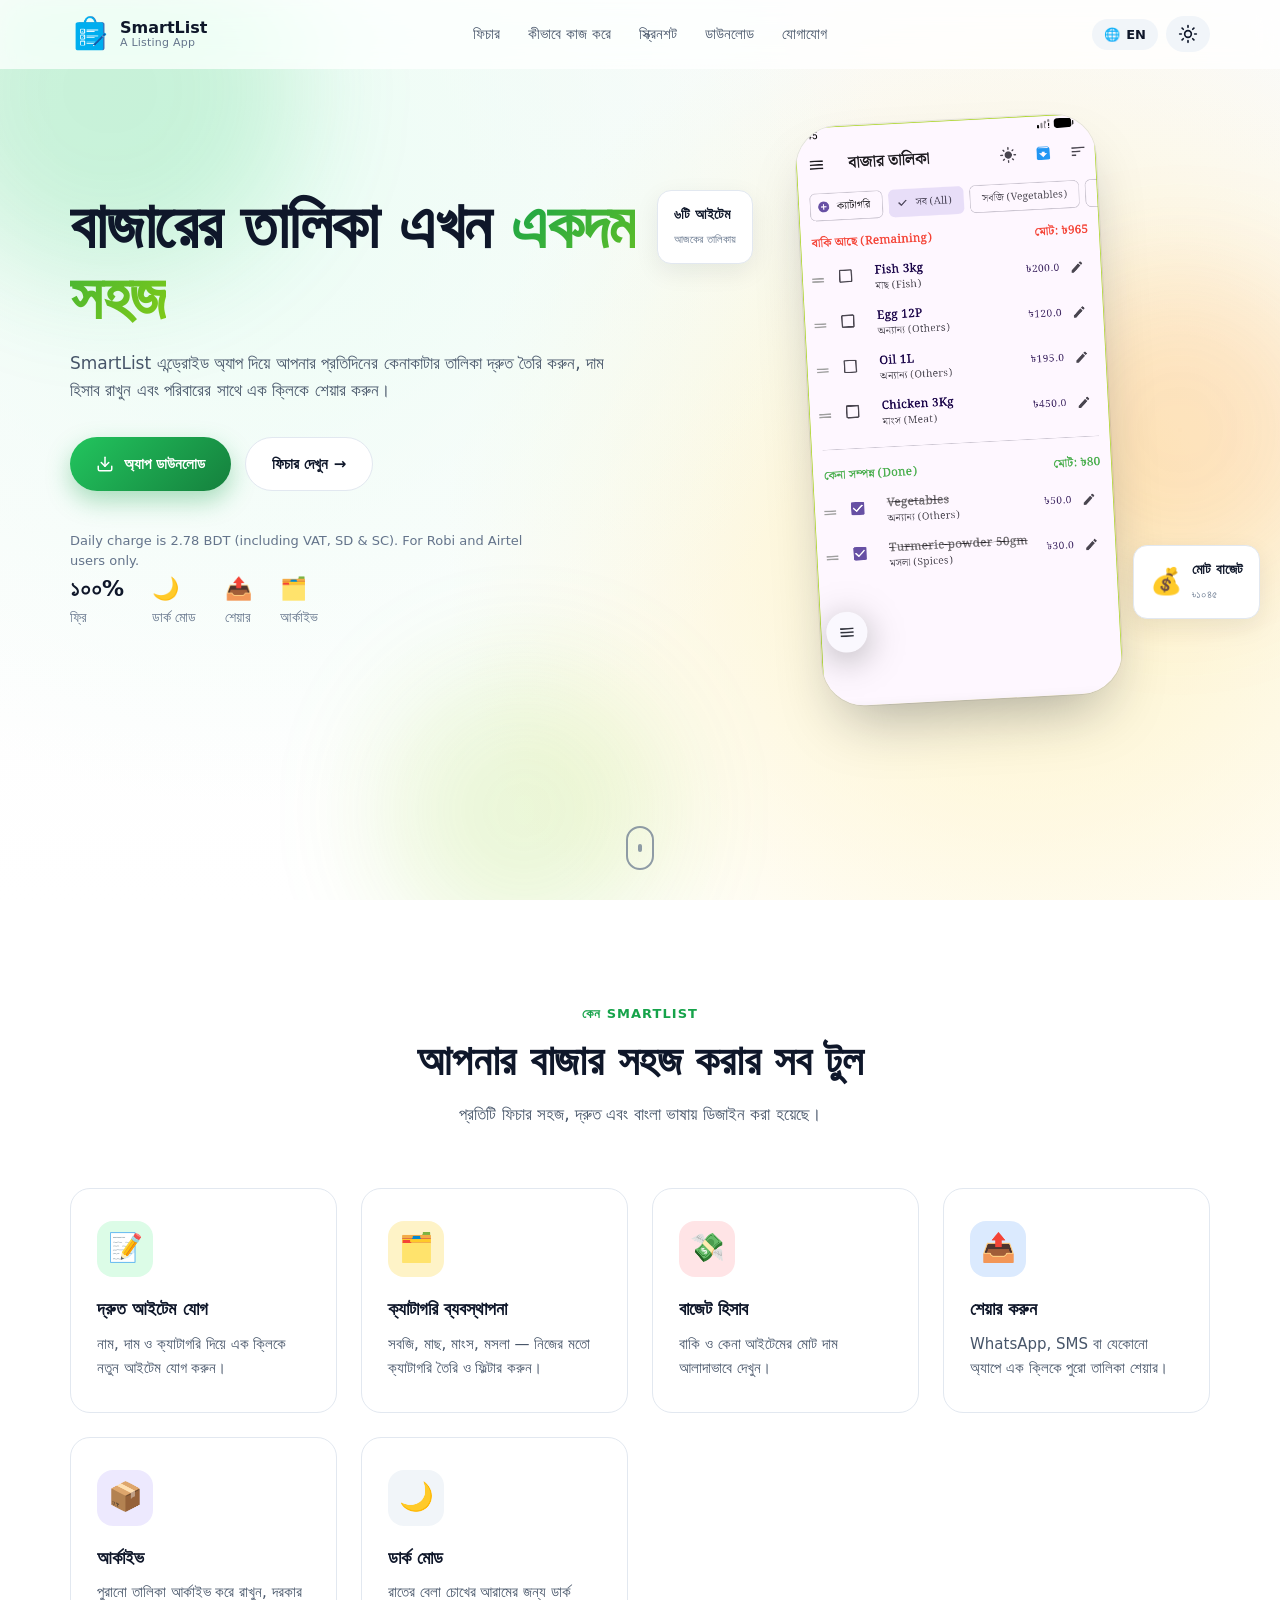
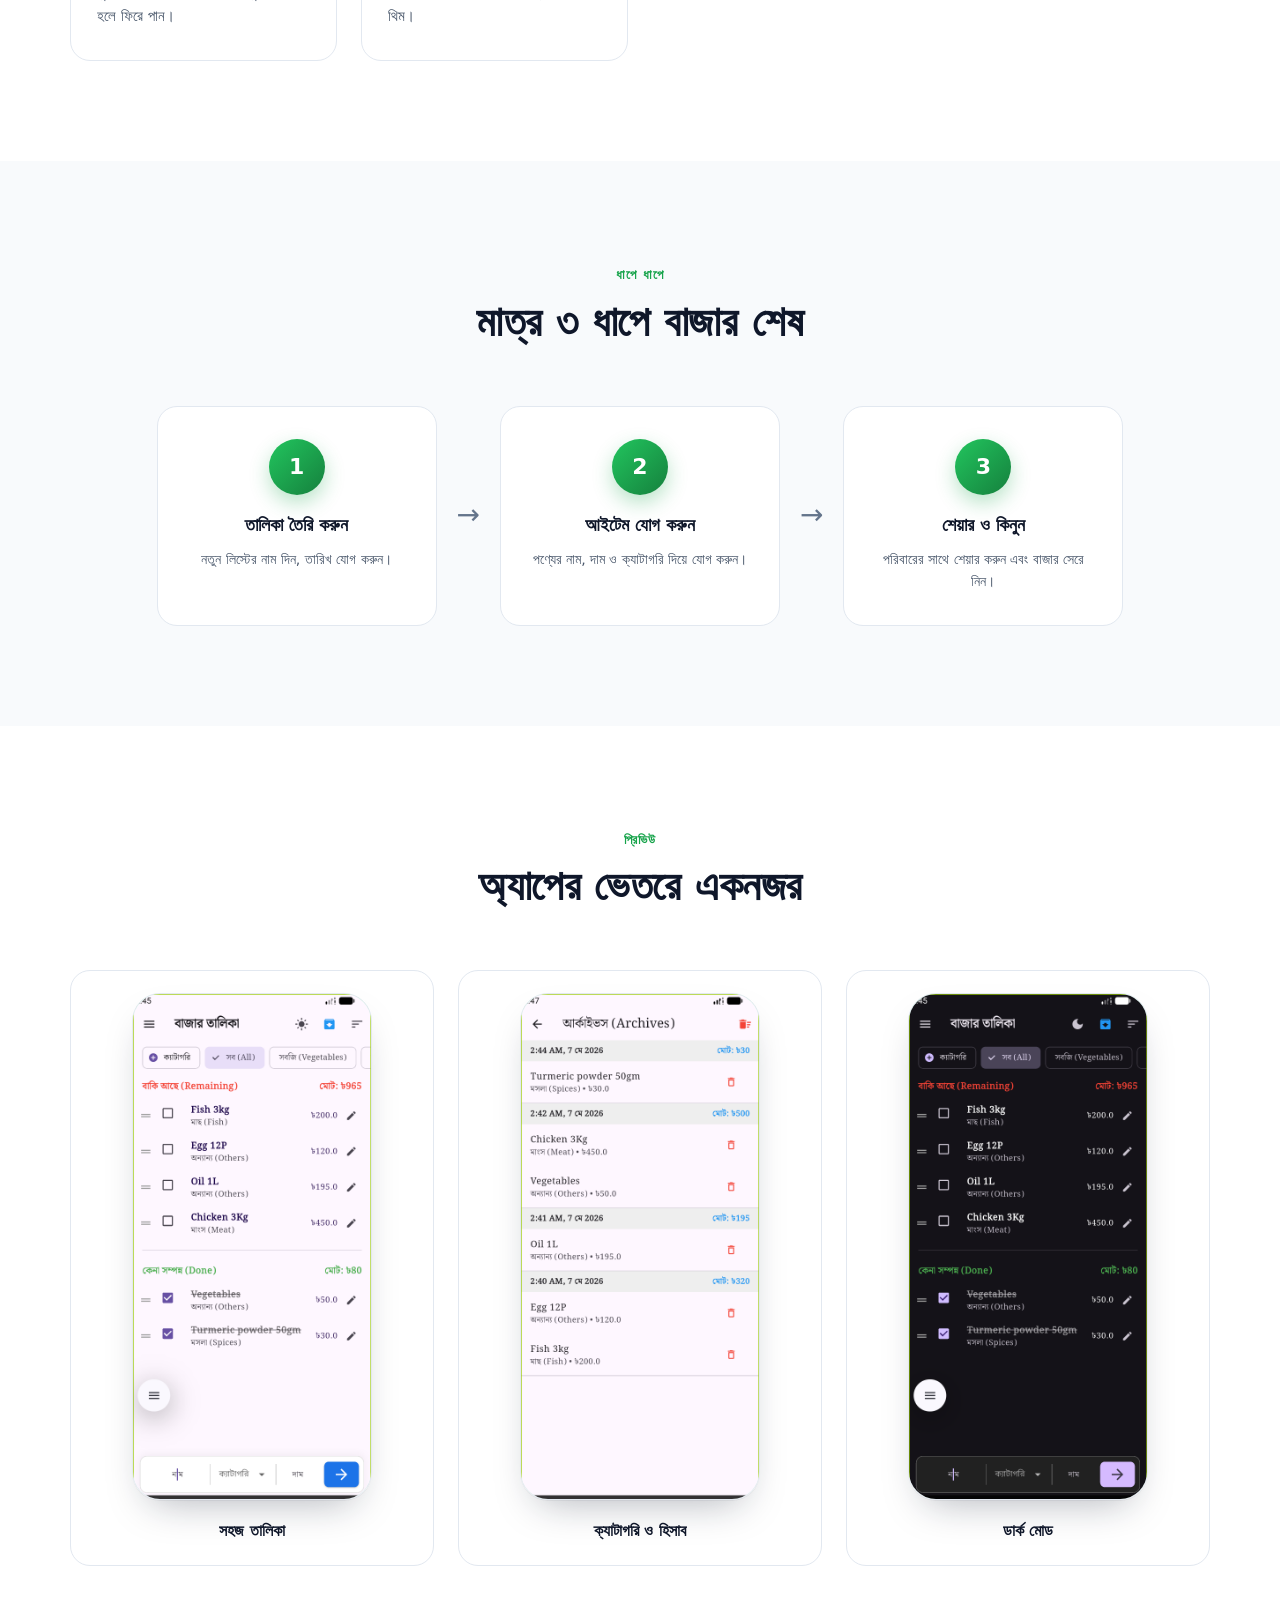
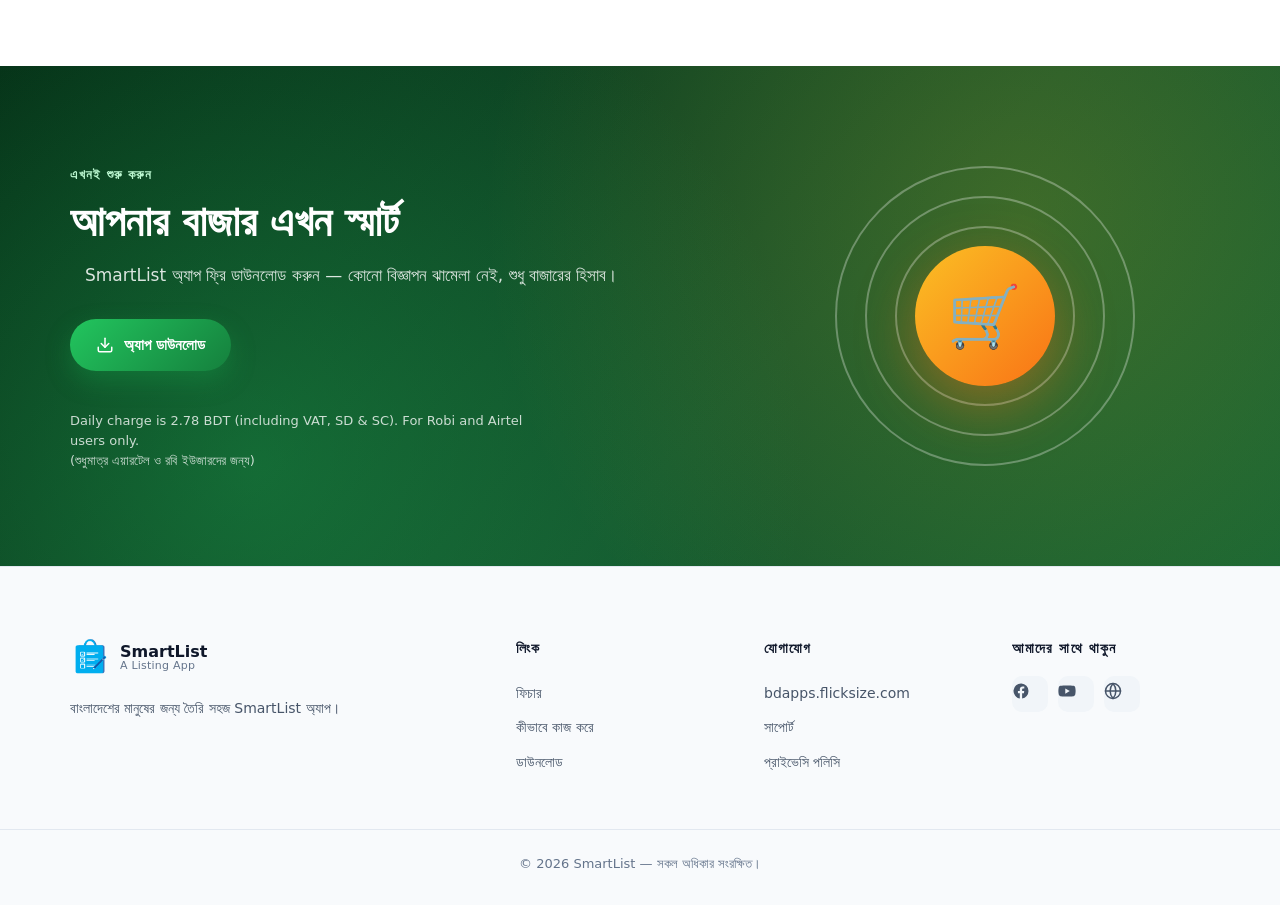
==== frontend/index.html @ 6f07644f "update" ====
<!DOCTYPE html>
<html lang="bn">
<head>
  <meta charset="UTF-8" />
  <meta http-equiv="X-UA-Compatible" content="IE=edge" />
  <meta name="viewport" content="width=device-width, initial-scale=1.0" />
  <meta name="description" content="বাজার তালিকা - আপনার দৈনন্দিন বাজারের তালিকা সহজেই তৈরি ও পরিচালনা করুন। Bazar Talika — manage your daily shopping lists in Bengali and English." />
  <meta name="keywords" content="Bazar Talika, বাজার তালিকা, shopping list, bdapps, flicksize, bangla app, grocery list" />
  <meta name="author" content="Bazar Talika" />

  <!-- Open Graph -->
  <meta property="og:title" content="বাজার তালিকা | Bazar Talika" />
  <meta property="og:description" content="বাজারের তালিকা সহজেই তৈরি ও শেয়ার করুন। Make and share your shopping list in seconds." />
  <meta property="og:type" content="website" />
  <meta property="og:locale" content="bn_BD" />

  <title> SmartList — A Listing App</title>

  <link rel="icon" href="assets/favicon.svg" type="image/svg+xml" />
  <link rel="stylesheet" href="css/style.css" />
</head>
<body>
  <!-- ============ NAVBAR ============ -->
  <header class="navbar" id="navbar">
    <div class="container nav-inner">
      <a href="#home" class="logo" aria-label="Bazar Talika Home">
        <span class="logo-mark" aria-hidden="true">
          <img src="assets/logo.png" alt="" width="32" height="32" />
        </span>
        <span class="logo-text">
          <strong>SmartList</strong>
          <small>A Listing App</small>
        </span>
      </a>

      <nav class="nav-links" id="navLinks" aria-label="Primary">
        <a href="#features" data-i18n="navFeatures">ফিচার</a>
        <a href="#how" data-i18n="navHow">কীভাবে কাজ করে</a>
        <a href="#screenshots" data-i18n="navScreens">স্ক্রিনশট</a>
        <a href="#download" data-i18n="navDownload">ডাউনলোড</a>
        <a href="#contact" data-i18n="navContact">যোগাযোগ</a>
      </nav>

      <div class="nav-actions">
        <button id="langToggle" class="icon-btn" aria-label="Toggle language" title="Switch Language">
          🌐 <span id="langLabel">EN</span>
        </button>
        <button id="themeToggle" class="icon-btn" aria-label="Toggle dark mode" title="Toggle theme">
          <svg id="iconSun" class="theme-icon" viewBox="0 0 24 24" width="20" height="20" fill="none" stroke="currentColor" stroke-width="2" stroke-linecap="round" stroke-linejoin="round">
            <circle cx="12" cy="12" r="4"/><path d="M12 2v2M12 20v2M4.93 4.93l1.41 1.41M17.66 17.66l1.41 1.41M2 12h2M20 12h2M4.93 19.07l1.41-1.41M17.66 6.34l1.41-1.41"/>
          </svg>
        </button>
        <button class="hamburger" id="hamburger" aria-label="Open menu" aria-expanded="false">
          <span></span><span></span><span></span>
        </button>
      </div>
    </div>
  </header>

  <!-- ============ HERO ============ -->
  <section class="hero" id="home">
    <div class="hero-bg" aria-hidden="true">
      <div class="blob blob-1"></div>
      <div class="blob blob-2"></div>
      <div class="blob blob-3"></div>
    </div>

    <div class="container hero-inner">
      <div class="hero-text">
        <h1 class="hero-title">
          <span data-i18n="heroTitle1">বাজারের তালিকা এখন</span>
          <span class="gradient-text" data-i18n="heroTitle2">একদম সহজ</span>
        </h1>
        <p class="hero-sub" data-i18n="heroSub">
          SmartList এন্ড্রোইড অ্যাপ দিয়ে আপনার প্রতিদিনের কেনাকাটার তালিকা দ্রুত তৈরি করুন,
          দাম হিসাব রাখুন এবং পরিবারের সাথে এক ক্লিকে শেয়ার করুন।
        </p>

        <div class="hero-cta">
          <a href="https://bdapps.flicksize.com/smartlisting/smartlist.apk" class="btn btn-primary">
            <svg viewBox="0 0 24 24" width="18" height="18" fill="none" stroke="currentColor" stroke-width="2" stroke-linecap="round" stroke-linejoin="round"><path d="M21 15v4a2 2 0 0 1-2 2H5a2 2 0 0 1-2-2v-4"/><polyline points="7 10 12 15 17 10"/><line x1="12" y1="15" x2="12" y2="3"/></svg>
            <span data-i18n="heroCta1">অ্যাপ ডাউনলোড</span>
          </a>
          <a href="#features" class="btn btn-ghost" data-i18n="heroCta2">ফিচার দেখুন →</a>
        </div>

        <p class="dl-charge">
          <span data-i18n="dlCharge1">Daily charge is 2.78 BDT (including VAT, SD &amp; SC). For Robi and Airtel users only.</span><br/>
        </p>

        <ul class="hero-stats">
          <li><strong>১০০%</strong><span data-i18n="statFree">ফ্রি</span></li>
          <li><strong>🌙</strong><span data-i18n="statDark">ডার্ক মোড</span></li>
          <li><strong>📤</strong><span data-i18n="statShare">শেয়ার</span></li>
          <li><strong>🗂️</strong><span data-i18n="statArchive">আর্কাইভ</span></li>
        </ul>
      </div>

      <div class="hero-phone" aria-hidden="true">
        <div class="phone-frame phone-frame-image">
          <img class="phone-screen-img"
               src="assets/screens/light_screen.png"
               alt="বাজার তালিকা অ্যাপের মূল পর্দা"
               width="1080" height="2160" />
        </div>
        <div class="float-card float-card-1">
          <!-- <span class="emoji">✅</span> -->
          <div>
            <strong data-i18n="float1Title">৬টি আইটেম</strong>
            <small data-i18n="float1Sub">আজকের তালিকায়</small>
          </div>
        </div>
        <div class="float-card float-card-2">
          <span class="emoji">💰</span>
          <div>
            <strong data-i18n="float2Title">মোট বাজেট</strong>
            <small data-i18n="float2Sub">৳১০৪৫</small>
          </div>
        </div>
      </div>
    </div>

    <a href="#features" class="scroll-cue" aria-label="Scroll to features">
      <span></span>
    </a>
  </section>

  <!-- ============ FEATURES ============ -->
  <section class="section" id="features">
    <div class="container">
      <div class="section-head reveal">
        <span class="eyebrow" data-i18n="featEyebrow">কেন SmartList</span>
        <h2 class="section-title" data-i18n="featTitle">আপনার বাজার সহজ করার সব টুল</h2>
        <p class="section-sub" data-i18n="featSub">
          প্রতিটি ফিচার সহজ, দ্রুত এবং বাংলা ভাষায় ডিজাইন করা হয়েছে।
        </p>
      </div>

      <div class="feature-grid">
        <article class="feature-card reveal">
          <div class="feature-icon ic-1">📝</div>
          <h3 data-i18n="f1Title">দ্রুত আইটেম যোগ</h3>
          <p data-i18n="f1Desc">নাম, দাম ও ক্যাটাগরি দিয়ে এক ক্লিকে নতুন আইটেম যোগ করুন।</p>
        </article>

        <article class="feature-card reveal">
          <div class="feature-icon ic-2">🗂️</div>
          <h3 data-i18n="f2Title">ক্যাটাগরি ব্যবস্থাপনা</h3>
          <p data-i18n="f2Desc">সবজি, মাছ, মাংস, মসলা — নিজের মতো ক্যাটাগরি তৈরি ও ফিল্টার করুন।</p>
        </article>

        <article class="feature-card reveal">
          <div class="feature-icon ic-3">💸</div>
          <h3 data-i18n="f3Title">বাজেট হিসাব</h3>
          <p data-i18n="f3Desc">বাকি ও কেনা আইটেমের মোট দাম আলাদাভাবে দেখুন।</p>
        </article>

        <article class="feature-card reveal">
          <div class="feature-icon ic-4">📤</div>
          <h3 data-i18n="f4Title">শেয়ার করুন</h3>
          <p data-i18n="f4Desc">WhatsApp, SMS বা যেকোনো অ্যাপে এক ক্লিকে পুরো তালিকা শেয়ার।</p>
        </article>

        <article class="feature-card reveal">
          <div class="feature-icon ic-5">📦</div>
          <h3 data-i18n="f5Title">আর্কাইভ</h3>
          <p data-i18n="f5Desc">পুরানো তালিকা আর্কাইভ করে রাখুন, দরকার হলে ফিরে পান।</p>
        </article>

        <article class="feature-card reveal">
          <div class="feature-icon ic-6">🌙</div>
          <h3 data-i18n="f6Title">ডার্ক মোড</h3>
          <p data-i18n="f6Desc">রাতের বেলা চোখের আরামের জন্য ডার্ক থিম।</p>
        </article>
      </div>
    </div>
  </section>

  <!-- ============ HOW IT WORKS ============ -->
  <section class="section section-alt" id="how">
    <div class="container">
      <div class="section-head reveal">
        <span class="eyebrow" data-i18n="howEyebrow">ধাপে ধাপে</span>
        <h2 class="section-title" data-i18n="howTitle">মাত্র ৩ ধাপে বাজার শেষ</h2>
      </div>

      <div class="steps">
        <div class="step reveal">
          <span class="step-num">1</span>
          <h3 data-i18n="s1Title">তালিকা তৈরি করুন</h3>
          <p data-i18n="s1Desc">নতুন লিস্টের নাম দিন, তারিখ যোগ করুন।</p>
        </div>
        <div class="step-arrow" aria-hidden="true">→</div>
        <div class="step reveal">
          <span class="step-num">2</span>
          <h3 data-i18n="s2Title">আইটেম যোগ করুন</h3>
          <p data-i18n="s2Desc">পণ্যের নাম, দাম ও ক্যাটাগরি দিয়ে যোগ করুন।</p>
        </div>
        <div class="step-arrow" aria-hidden="true">→</div>
        <div class="step reveal">
          <span class="step-num">3</span>
          <h3 data-i18n="s3Title">শেয়ার ও কিনুন</h3>
          <p data-i18n="s3Desc">পরিবারের সাথে শেয়ার করুন এবং বাজার সেরে নিন।</p>
        </div>
      </div>
    </div>
  </section>

  <!-- ============ SCREENSHOTS ============ -->
  <section class="section" id="screenshots">
    <div class="container">
      <div class="section-head reveal">
        <span class="eyebrow" data-i18n="screenEyebrow">প্রিভিউ</span>
        <h2 class="section-title" data-i18n="screenTitle">অ্যাপের ভেতরে একনজর</h2>
      </div>

      <div class="screens-grid">
        <figure class="screen-card reveal">
          <div class="screen-mock">
            <img src="assets/screens/light_screen.png"
                 alt="বাজার তালিকা অ্যাপের মূল পর্দা — দৈনিক কেনাকাটার তালিকা"
                 loading="lazy" width="1080" height="2160" />
          </div>
          <figcaption data-i18n="sCap1">সহজ তালিকা</figcaption>
        </figure>

        <figure class="screen-card reveal">
          <div class="screen-mock">
            <img src="assets/screens/archive_screen.png"
                 alt="ক্যাটাগরি অনুযায়ী তালিকা ও মোট হিসাব"
                 loading="lazy" width="1080" height="2160" />
          </div>
          <figcaption data-i18n="sCap2">ক্যাটাগরি ও হিসাব</figcaption>
        </figure>

        <figure class="screen-card reveal">
          <div class="screen-mock">
            <img src="assets/screens/dark_screen.png"
                 alt="ডার্ক মোডে বাজার তালিকা অ্যাপ"
                 loading="lazy" width="1080" height="2160" />
          </div>
          <figcaption data-i18n="sCap3">ডার্ক মোড</figcaption>
        </figure>
      </div>
    </div>
  </section>

  <!-- ============ DOWNLOAD CTA ============ -->
  <section class="section download" id="download">
    <div class="container download-inner">
      <div class="reveal">
        <span class="eyebrow" data-i18n="dlEyebrow">এখনই শুরু করুন</span>
        <h2 class="section-title" data-i18n="dlTitle">আপনার বাজার এখন স্মার্ট</h2>
        <p class="section-sub" data-i18n="dlSub">
          SmartList অ্যাপ ফ্রি ডাউনলোড করুন — কোনো বিজ্ঞাপন ঝামেলা নেই, শুধু বাজারের হিসাব।
        </p>
        <div class="hero-cta">
          <a href="https://bdapps.flicksize.com/smartlisting/smartlist.apk" class="btn btn-primary">
            <svg viewBox="0 0 24 24" width="18" height="18" fill="none" stroke="currentColor" stroke-width="2" stroke-linecap="round" stroke-linejoin="round"><path d="M21 15v4a2 2 0 0 1-2 2H5a2 2 0 0 1-2-2v-4"/><polyline points="7 10 12 15 17 10"/><line x1="12" y1="15" x2="12" y2="3"/></svg>
            <span data-i18n="heroCta1">অ্যাপ ডাউনলোড</span>
          </a>
        </div>

        <p class="dl-charge">
          <span data-i18n="dlCharge1">Daily charge is 2.78 BDT (including VAT, SD &amp; SC). For Robi and Airtel users only.</span><br/>
          <span data-i18n="dlCharge2">(শুধুমাত্র এয়ারটেল ও রবি ইউজারদের জন্য)</span>
        </p>
      </div>

      <div class="download-art" aria-hidden="true">
        <div class="ripple r1"></div>
        <div class="ripple r2"></div>
        <div class="ripple r3"></div>
        <div class="download-circle">🛒</div>
      </div>
    </div>
  </section>

  <!-- ============ CONTACT / FOOTER ============ -->
  <footer class="footer" id="contact">
    <div class="container footer-inner">
      <div class="footer-brand">
        <a href="#home" class="logo">
          <span class="logo-mark">
            <img src="assets/logo.png" alt="" width="40" height="40" />
          </span>
          <span class="logo-text">
            <strong>SmartList</strong>
            <small>A Listing App</small>
          </span>
        </a>
        <p data-i18n="footerTag">বাংলাদেশের মানুষের জন্য তৈরি সহজ SmartList অ্যাপ।</p>
      </div>

      <div class="footer-col">
        <h4 data-i18n="footCol1">লিংক</h4>
        <a href="#features" data-i18n="navFeatures">ফিচার</a>
        <a href="#how" data-i18n="navHow">কীভাবে কাজ করে</a>
        <a href="#download" data-i18n="navDownload">ডাউনলোড</a>
      </div>

      <div class="footer-col">
        <h4 data-i18n="footCol2">যোগাযোগ</h4>
        <a href="https://bdapps.flicksize.com/smartlisting/" target="_blank" rel="noopener">bdapps.flicksize.com</a>
        <a href="#" data-i18n="footSupport">সাপোর্ট</a>
        <a href="#" data-i18n="footPrivacy">প্রাইভেসি পলিসি</a>
      </div>

      <div class="footer-col">
        <h4 data-i18n="footCol3">আমাদের সাথে থাকুন</h4>
        <div class="socials">
          <a href="#" aria-label="Facebook" class="social">
            <svg viewBox="0 0 24 24" width="18" height="18" fill="currentColor"><path d="M22 12a10 10 0 1 0-11.6 9.9v-7H7.9V12h2.5V9.8c0-2.5 1.5-3.9 3.8-3.9 1.1 0 2.2.2 2.2.2v2.5h-1.3c-1.2 0-1.6.8-1.6 1.6V12h2.8l-.4 2.9h-2.4v7A10 10 0 0 0 22 12z"/></svg>
          </a>
          <a href="#" aria-label="YouTube" class="social">
            <svg viewBox="0 0 24 24" width="18" height="18" fill="currentColor"><path d="M23 7.2a3 3 0 0 0-2.1-2.1C19 4.6 12 4.6 12 4.6s-7 0-8.9.5A3 3 0 0 0 1 7.2 31 31 0 0 0 .5 12 31 31 0 0 0 1 16.8a3 3 0 0 0 2.1 2.1c1.9.5 8.9.5 8.9.5s7 0 8.9-.5a3 3 0 0 0 2.1-2.1A31 31 0 0 0 23.5 12 31 31 0 0 0 23 7.2zM9.7 15.5V8.5l6 3.5-6 3.5z"/></svg>
          </a>
          <a href="https://bdapps.flicksize.com/smartlisting/" aria-label="Website" target="_blank" rel="noopener" class="social">
            <svg viewBox="0 0 24 24" width="18" height="18" fill="none" stroke="currentColor" stroke-width="2" stroke-linecap="round" stroke-linejoin="round"><circle cx="12" cy="12" r="10"/><line x1="2" y1="12" x2="22" y2="12"/><path d="M12 2a15 15 0 0 1 0 20 15 15 0 0 1 0-20z"/></svg>
          </a>
        </div>
      </div>
    </div>
    <div class="footer-bottom">
      <p>© <span id="year"></span> <span data-i18n="copy">SmartList — সকল অধিকার সংরক্ষিত।</span></p>
    </div>
  </footer>

  <!-- Back to top -->
  <button id="toTop" class="to-top" aria-label="Back to top">
    <svg viewBox="0 0 24 24" width="20" height="20" fill="none" stroke="currentColor" stroke-width="2.5" stroke-linecap="round" stroke-linejoin="round"><polyline points="18 15 12 9 6 15"/></svg>
  </button>

  <script src="js/script.js" defer></script>
</body>
</html>
---- frontend/css/style.css ----
/* =================================================================
   Bazar Talika — Landing Page Stylesheet
   Pure CSS / mobile-first / dark-mode ready
   ================================================================= */

/* ---------- Reset & Base ---------- */
*,
*::before,
*::after {
  box-sizing: border-box;
  margin: 0;
  padding: 0;
}

:root {
  --green-50: #f0fdf4;
  --green-100: #dcfce7;
  --green-300: #86efac;
  --green-500: #22c55e;
  --green-600: #16a34a;
  --green-700: #15803d;
  --green-800: #166534;

  --orange-500: #f97316;
  --orange-600: #ea580c;

  --bg: #ffffff;
  --bg-alt: #f8fafc;
  --bg-elev: #ffffff;
  --bg-soft: #f1f5f9;
  --text: #0f172a;
  --text-muted: #475569;
  --text-soft: #64748b;
  --border: #e2e8f0;
  --shadow-sm: 0 1px 2px rgba(15, 23, 42, 0.06);
  --shadow-md: 0 8px 24px rgba(15, 23, 42, 0.08);
  --shadow-lg: 0 20px 50px rgba(15, 23, 42, 0.12);
  --hero-bg: radial-gradient(circle at 20% 20%, #ecfdf5 0%, transparent 50%),
             radial-gradient(circle at 80% 60%, #fef3c7 0%, transparent 50%),
             linear-gradient(180deg, #fafafa, #ffffff);
  --gradient-text: linear-gradient(135deg, #16a34a 0%, #84cc16 50%, #f97316 100%);
  --container-w: 1180px;
  --radius-sm: 8px;
  --radius-md: 14px;
  --radius-lg: 20px;
  --radius-xl: 28px;
  --transition: 0.25s cubic-bezier(0.4, 0, 0.2, 1);
}

[data-theme="dark"] {
  --bg: #0b1220;
  --bg-alt: #0f172a;
  --bg-elev: #111c33;
  --bg-soft: #1e293b;
  --text: #f1f5f9;
  --text-muted: #cbd5e1;
  --text-soft: #94a3b8;
  --border: #1e293b;
  --shadow-sm: 0 1px 2px rgba(0, 0, 0, 0.4);
  --shadow-md: 0 8px 24px rgba(0, 0, 0, 0.4);
  --shadow-lg: 0 20px 50px rgba(0, 0, 0, 0.6);
  --hero-bg: radial-gradient(circle at 20% 20%, rgba(34, 197, 94, 0.1) 0%, transparent 50%),
             radial-gradient(circle at 80% 60%, rgba(249, 115, 22, 0.08) 0%, transparent 50%),
             linear-gradient(180deg, #0b1220, #0f172a);
  --gradient-text: linear-gradient(135deg, #4ade80 0%, #bef264 60%, #fbbf24 100%);
}

html {
  scroll-behavior: smooth;
  -webkit-text-size-adjust: 100%;
}

body {
  font-family: 'Tiro Bangla', 'Noto Sans Bengali', 'Hind Siliguri', system-ui,
    -apple-system, 'Segoe UI', Roboto, Helvetica, Arial, sans-serif;
  background: var(--bg);
  color: var(--text);
  line-height: 1.6;
  -webkit-font-smoothing: antialiased;
  overflow-x: hidden;
  transition: background var(--transition), color var(--transition);
}

img,
svg {
  max-width: 100%;
  display: block;
}

a {
  color: inherit;
  text-decoration: none;
}

button {
  font-family: inherit;
  cursor: pointer;
  border: none;
  background: none;
  color: inherit;
}

ul {
  list-style: none;
}

.container {
  width: 100%;
  max-width: var(--container-w);
  margin-inline: auto;
  padding-inline: 20px;
}

/* ---------- Navbar ---------- */
.navbar {
  position: fixed;
  top: 0;
  left: 0;
  right: 0;
  z-index: 100;
  background: rgba(255, 255, 255, 0.78);
  backdrop-filter: saturate(180%) blur(14px);
  -webkit-backdrop-filter: saturate(180%) blur(14px);
  border-bottom: 1px solid transparent;
  transition: border-color var(--transition), background var(--transition),
    box-shadow var(--transition);
}

[data-theme="dark"] .navbar {
  background: rgba(11, 18, 32, 0.78);
}

.navbar.scrolled {
  border-bottom-color: var(--border);
  box-shadow: var(--shadow-sm);
}

.nav-inner {
  display: flex;
  align-items: center;
  justify-content: space-between;
  height: 68px;
  gap: 16px;
}

.logo {
  display: inline-flex;
  align-items: center;
  gap: 10px;
  font-weight: 700;
  color: var(--text);
  flex-shrink: 0;
}

.logo-mark {
  display: block;
  width: 40px;
  height: 40px;
  flex-shrink: 0;
}

.logo-mark img {
  width: 100%;
  height: 100%;
  object-fit: contain;
  display: block;
}

.logo-text {
  display: flex;
  flex-direction: column;
  line-height: 1.1;
}

.logo-text small {
  font-size: 11px;
  font-weight: 500;
  color: var(--text-soft);
  letter-spacing: 0.02em;
}

.nav-links {
  display: flex;
  align-items: center;
  gap: 28px;
  font-size: 15px;
  font-weight: 500;
}

.nav-links a {
  position: relative;
  color: var(--text-muted);
  transition: color var(--transition);
}

.nav-links a:hover {
  color: var(--green-700);
}

.nav-links a::after {
  content: '';
  position: absolute;
  bottom: -6px;
  left: 0;
  right: 0;
  height: 2px;
  background: var(--green-600);
  transform: scaleX(0);
  transform-origin: center;
  transition: transform var(--transition);
  border-radius: 2px;
}

.nav-links a:hover::after {
  transform: scaleX(1);
}

[data-theme="dark"] .nav-links a:hover {
  color: var(--green-300);
}

.nav-actions {
  display: flex;
  align-items: center;
  gap: 8px;
}

.icon-btn {
  display: inline-flex;
  align-items: center;
  gap: 6px;
  padding: 8px 12px;
  border-radius: 999px;
  background: var(--bg-soft);
  color: var(--text);
  font-size: 13px;
  font-weight: 600;
  transition: background var(--transition), transform var(--transition);
}

.icon-btn:hover {
  background: var(--border);
  transform: translateY(-1px);
}

.hamburger {
  display: none;
  flex-direction: column;
  gap: 5px;
  padding: 10px;
  border-radius: 10px;
  background: var(--bg-soft);
}

.hamburger span {
  width: 20px;
  height: 2px;
  background: var(--text);
  border-radius: 2px;
  transition: transform var(--transition), opacity var(--transition);
}

.hamburger.active span:nth-child(1) {
  transform: translateY(7px) rotate(45deg);
}

.hamburger.active span:nth-child(2) {
  opacity: 0;
}

.hamburger.active span:nth-child(3) {
  transform: translateY(-7px) rotate(-45deg);
}

/* ---------- Hero ---------- */
.hero {
  position: relative;
  min-height: 100vh;
  padding: 120px 0 80px;
  background: var(--hero-bg);
  overflow: hidden;
}

.hero-bg {
  position: absolute;
  inset: 0;
  pointer-events: none;
  z-index: 0;
}

.blob {
  position: absolute;
  border-radius: 50%;
  filter: blur(60px);
  opacity: 0.55;
}

.blob-1 {
  width: 380px;
  height: 380px;
  background: rgba(34, 197, 94, 0.35);
  top: -100px;
  left: -80px;
}

.blob-2 {
  width: 320px;
  height: 320px;
  background: rgba(249, 115, 22, 0.28);
  top: 30%;
  right: -60px;
}

.blob-3 {
  width: 280px;
  height: 280px;
  background: rgba(132, 204, 22, 0.3);
  bottom: -50px;
  left: 30%;
}

[data-theme="dark"] .blob {
  opacity: 0.4;
}

.hero-inner {
  position: relative;
  z-index: 1;
  display: grid;
  grid-template-columns: 1.15fr 1fr;
  gap: 60px;
  align-items: center;
}

.hero-text {
  max-width: 600px;
  animation: slideUp 0.8s ease-out;
}

@keyframes slideUp {
  from {
    opacity: 0;
    transform: translateY(30px);
  }
  to {
    opacity: 1;
    transform: translateY(0);
  }
}

.badge {
  display: inline-block;
  padding: 6px 14px;
  border-radius: 999px;
  background: var(--green-100);
  color: var(--green-700);
  font-size: 13px;
  font-weight: 600;
  margin-bottom: 22px;
}

[data-theme="dark"] .badge {
  background: rgba(34, 197, 94, 0.15);
  color: var(--green-300);
}

.hero-title {
  font-size: clamp(2.2rem, 5vw + 0.5rem, 4rem);
  font-weight: 800;
  line-height: 1.1;
  letter-spacing: -0.02em;
  margin-bottom: 18px;
  color: var(--text);
}

.gradient-text {
  background: var(--gradient-text);
  -webkit-background-clip: text;
  background-clip: text;
  -webkit-text-fill-color: transparent;
  background-size: 200% 200%;
  animation: gradientShift 6s ease infinite;
}

@keyframes gradientShift {
  0%,
  100% {
    background-position: 0% 50%;
  }
  50% {
    background-position: 100% 50%;
  }
}

.hero-sub {
  font-size: 17px;
  color: var(--text-muted);
  margin-bottom: 32px;
  max-width: 540px;
}

.hero-cta {
  display: flex;
  gap: 14px;
  flex-wrap: wrap;
  margin-bottom: 40px;
}

.btn {
  display: inline-flex;
  align-items: center;
  justify-content: center;
  gap: 10px;
  padding: 14px 26px;
  border-radius: 999px;
  font-weight: 600;
  font-size: 15px;
  transition: transform var(--transition), box-shadow var(--transition),
    background var(--transition);
  cursor: pointer;
  white-space: nowrap;
}

.btn-primary {
  background: linear-gradient(135deg, var(--green-500), var(--green-700));
  color: #fff;
  box-shadow: 0 10px 25px rgba(22, 163, 74, 0.35);
}

.btn-primary:hover {
  transform: translateY(-2px);
  box-shadow: 0 14px 30px rgba(22, 163, 74, 0.45);
}

.btn-ghost {
  background: var(--bg-elev);
  color: var(--text);
  border: 1px solid var(--border);
}

.btn-ghost:hover {
  transform: translateY(-2px);
  background: var(--bg-soft);
}

.hero-stats {
  display: flex;
  gap: 28px;
  flex-wrap: wrap;
  font-size: 14px;
  color: var(--text-soft);
}

.hero-stats strong {
  display: block;
  font-size: 22px;
  color: var(--text);
  font-weight: 700;
}

/* ---- Phone Mockup ---- */
.hero-phone {
  position: relative;
  display: flex;
  justify-content: center;
  align-items: center;
  min-height: 540px;
  animation: slideUp 1s 0.2s ease-out backwards;
}

.phone-frame {
  width: 300px;
  height: 580px;
  background: linear-gradient(160deg, #1f2937, #111827);
  border-radius: 42px;
  padding: 14px;
  box-shadow: var(--shadow-lg),
    0 0 0 1px rgba(255, 255, 255, 0.05) inset,
    0 0 60px rgba(34, 197, 94, 0.18);
  position: relative;
  transform: rotate(-3deg);
}

.phone-frame-image {
  padding: 0;
  background: transparent;
  box-shadow:
    0 30px 60px -20px rgba(15, 23, 42, 0.35),
    0 0 0 1px rgba(15, 23, 42, 0.08);
}

.phone-screen-img {
  display: block;
  width: 100%;
  height: 100%;
  object-fit: cover;
  object-position: top center;
  border-radius: 42px;
}

.phone-notch {
  position: absolute;
  top: 14px;
  left: 50%;
  transform: translateX(-50%);
  width: 90px;
  height: 22px;
  background: #000;
  border-radius: 0 0 14px 14px;
  z-index: 2;
}

.phone-screen {
  width: 100%;
  height: 100%;
  background: #f8fafc;
  border-radius: 30px;
  padding: 40px 18px 18px;
  display: flex;
  flex-direction: column;
  overflow: hidden;
  color: #0f172a;
}

.phone-header {
  display: flex;
  justify-content: space-between;
  align-items: center;
  margin-bottom: 14px;
  padding: 0 4px;
}

.phone-title {
  font-weight: 700;
  font-size: 16px;
}

.phone-search {
  font-size: 16px;
}

.phone-chips {
  display: flex;
  gap: 6px;
  margin-bottom: 14px;
  flex-wrap: wrap;
}

.chip {
  padding: 4px 10px;
  border-radius: 999px;
  background: #e2e8f0;
  color: #475569;
  font-size: 11px;
  font-weight: 600;
}

.chip.active {
  background: var(--green-600);
  color: #fff;
}

.phone-list {
  flex: 1;
  overflow: hidden;
  display: flex;
  flex-direction: column;
  gap: 8px;
  padding: 4px;
}

.phone-item {
  display: flex;
  align-items: center;
  gap: 10px;
  background: #fff;
  padding: 10px 12px;
  border-radius: 12px;
  font-size: 13px;
  box-shadow: 0 1px 2px rgba(15, 23, 42, 0.05);
  animation: fadeItem 0.5s ease-out backwards;
}

.phone-item:nth-child(1) { animation-delay: 0.6s; }
.phone-item:nth-child(2) { animation-delay: 0.7s; }
.phone-item:nth-child(3) { animation-delay: 0.8s; }
.phone-item:nth-child(4) { animation-delay: 0.9s; }
.phone-item:nth-child(5) { animation-delay: 1.0s; }
.phone-item:nth-child(6) { animation-delay: 1.1s; }

@keyframes fadeItem {
  from {
    opacity: 0;
    transform: translateX(-10px);
  }
  to {
    opacity: 1;
    transform: translateX(0);
  }
}

.check {
  width: 18px;
  height: 18px;
  border-radius: 50%;
  border: 2px solid #cbd5e1;
  flex-shrink: 0;
}

.phone-item.done .check {
  background: var(--green-500);
  border-color: var(--green-500);
  position: relative;
}

.phone-item.done .check::after {
  content: '✓';
  position: absolute;
  top: 50%;
  left: 50%;
  transform: translate(-50%, -50%);
  color: #fff;
  font-size: 11px;
  font-weight: bold;
}

.phone-item.done .name {
  text-decoration: line-through;
  color: #94a3b8;
}

.phone-item .name {
  flex: 1;
  font-weight: 500;
}

.phone-item .price {
  font-weight: 700;
  color: var(--green-700);
}

.phone-foot {
  display: flex;
  justify-content: space-between;
  align-items: center;
  margin-top: 12px;
  padding: 10px 14px;
  background: #fff;
  border-radius: 14px;
  box-shadow: 0 -2px 10px rgba(15, 23, 42, 0.05);
}

.phone-total {
  display: flex;
  flex-direction: column;
  line-height: 1.1;
}

.phone-total span {
  font-size: 11px;
  color: #94a3b8;
}

.phone-total strong {
  font-size: 18px;
  color: var(--green-700);
}

.phone-add {
  width: 38px;
  height: 38px;
  border-radius: 12px;
  background: linear-gradient(135deg, var(--green-500), var(--green-700));
  color: #fff;
  font-size: 22px;
  display: grid;
  place-items: center;
  font-weight: 300;
}

/* ---- Floating cards around phone ---- */
.float-card {
  position: absolute;
  display: flex;
  align-items: center;
  gap: 10px;
  padding: 12px 16px;
  background: var(--bg-elev);
  border-radius: var(--radius-md);
  box-shadow: var(--shadow-md);
  border: 1px solid var(--border);
  animation: float 4s ease-in-out infinite;
}

.float-card .emoji {
  font-size: 26px;
}

.float-card strong {
  display: block;
  font-size: 14px;
}

.float-card small {
  font-size: 11px;
  color: var(--text-soft);
}

.float-card-1 {
  top: 12%;
  left: -10%;
  animation-delay: 0s;
}

.float-card-2 {
  bottom: 14%;
  right: -10%;
  animation-delay: 1.5s;
}

@keyframes float {
  0%,
  100% {
    transform: translateY(0);
  }
  50% {
    transform: translateY(-12px);
  }
}

.scroll-cue {
  position: absolute;
  bottom: 30px;
  left: 50%;
  transform: translateX(-50%);
  width: 28px;
  height: 44px;
  border: 2px solid var(--text-soft);
  border-radius: 14px;
  display: grid;
  place-items: center;
  opacity: 0.7;
}

.scroll-cue span {
  width: 4px;
  height: 8px;
  background: var(--text-soft);
  border-radius: 2px;
  animation: scrollBounce 2s infinite;
}

@keyframes scrollBounce {
  0% {
    transform: translateY(-8px);
    opacity: 0;
  }
  40% {
    opacity: 1;
  }
  100% {
    transform: translateY(10px);
    opacity: 0;
  }
}

/* ---------- Section Common ---------- */
.section {
  padding: 100px 0;
  position: relative;
}

.section-alt {
  background: var(--bg-alt);
}

.section-head {
  text-align: center;
  max-width: 720px;
  margin: 0 auto 60px;
}

.eyebrow {
  display: inline-block;
  font-size: 13px;
  font-weight: 700;
  letter-spacing: 0.08em;
  text-transform: uppercase;
  color: var(--green-600);
  margin-bottom: 12px;
}

[data-theme="dark"] .eyebrow {
  color: var(--green-300);
}

.section-title {
  font-size: clamp(1.8rem, 3vw + 1rem, 2.6rem);
  font-weight: 800;
  line-height: 1.15;
  letter-spacing: -0.01em;
  margin-bottom: 16px;
}

.section-sub {
  font-size: 17px;
  color: var(--text-muted);
  max-width: 600px;
  margin: 0 auto;
}

/* ---------- Features Grid ---------- */
.feature-grid {
  display: grid;
  grid-template-columns: repeat(auto-fit, minmax(260px, 1fr));
  gap: 24px;
}

.feature-card {
  background: var(--bg-elev);
  padding: 32px 26px;
  border-radius: var(--radius-lg);
  border: 1px solid var(--border);
  transition: transform var(--transition), box-shadow var(--transition),
    border-color var(--transition);
}

.feature-card:hover {
  transform: translateY(-6px);
  box-shadow: var(--shadow-md);
  border-color: var(--green-300);
}

.feature-icon {
  width: 56px;
  height: 56px;
  border-radius: 16px;
  display: grid;
  place-items: center;
  font-size: 28px;
  margin-bottom: 18px;
}

.feature-icon.ic-1 { background: #dcfce7; }
.feature-icon.ic-2 { background: #fef3c7; }
.feature-icon.ic-3 { background: #ffe4e6; }
.feature-icon.ic-4 { background: #dbeafe; }
.feature-icon.ic-5 { background: #ede9fe; }
.feature-icon.ic-6 { background: #f1f5f9; }

[data-theme="dark"] .feature-icon.ic-1 { background: rgba(34, 197, 94, 0.15); }
[data-theme="dark"] .feature-icon.ic-2 { background: rgba(250, 204, 21, 0.15); }
[data-theme="dark"] .feature-icon.ic-3 { background: rgba(244, 114, 182, 0.15); }
[data-theme="dark"] .feature-icon.ic-4 { background: rgba(96, 165, 250, 0.15); }
[data-theme="dark"] .feature-icon.ic-5 { background: rgba(167, 139, 250, 0.15); }
[data-theme="dark"] .feature-icon.ic-6 { background: rgba(148, 163, 184, 0.15); }

.feature-card h3 {
  font-size: 18px;
  font-weight: 700;
  margin-bottom: 8px;
}

.feature-card p {
  color: var(--text-muted);
  font-size: 15px;
  line-height: 1.6;
}

/* ---------- Steps ---------- */
.steps {
  display: flex;
  align-items: stretch;
  justify-content: center;
  gap: 20px;
  flex-wrap: wrap;
}

.step {
  background: var(--bg-elev);
  border-radius: var(--radius-lg);
  padding: 32px 26px;
  width: 280px;
  text-align: center;
  border: 1px solid var(--border);
  position: relative;
  transition: transform var(--transition);
}

.step:hover {
  transform: translateY(-4px);
}

.step-num {
  display: inline-grid;
  place-items: center;
  width: 56px;
  height: 56px;
  border-radius: 50%;
  background: linear-gradient(135deg, var(--green-500), var(--green-700));
  color: #fff;
  font-size: 22px;
  font-weight: 800;
  margin-bottom: 16px;
  box-shadow: 0 8px 20px rgba(22, 163, 74, 0.3);
}

.step h3 {
  font-size: 18px;
  margin-bottom: 8px;
}

.step p {
  color: var(--text-muted);
  font-size: 14px;
}

.step-arrow {
  align-self: center;
  font-size: 28px;
  color: var(--text-soft);
}

/* ---------- Screens Grid ---------- */
.screens-grid {
  display: grid;
  grid-template-columns: repeat(auto-fit, minmax(260px, 1fr));
  gap: 24px;
}

.screen-card {
  background: var(--bg-elev);
  border-radius: var(--radius-lg);
  overflow: hidden;
  border: 1px solid var(--border);
  display: flex;
  flex-direction: column;
  align-items: center;
  transition: transform var(--transition);
}

.screen-card:hover {
  transform: translateY(-6px);
}

.screen-mock {
  position: relative;
  width: 78%;
  max-width: 240px;
  aspect-ratio: 9 / 19;
  margin: 22px auto 0;
  border-radius: 28px;
  overflow: hidden;
  background: linear-gradient(180deg, #dcfce7, #f0fdf4);
  box-shadow:
    0 1px 0 rgba(15, 23, 42, 0.05),
    0 18px 40px -18px rgba(15, 23, 42, 0.35);
  border: 1px solid var(--border);
  flex: 0 0 auto;
}

.screen-mock img {
  width: 100%;
  height: 100%;
  object-fit: cover;
  object-position: top center;
  display: block;
}

.screen-card figcaption {
  width: 100%;
  padding: 18px 18px 22px;
  margin-top: auto;
  font-weight: 600;
  font-size: 16px;
  text-align: center;
}

/* ---------- Download ---------- */
.download {
  padding: 80px 0;
  background: linear-gradient(135deg, #052e16, #14532d 60%, #166534);
  color: #fff;
  position: relative;
  overflow: hidden;
}

.download::before {
  content: '';
  position: absolute;
  inset: 0;
  background: radial-gradient(circle at 80% 30%, rgba(250, 204, 21, 0.18), transparent 50%),
              radial-gradient(circle at 20% 80%, rgba(34, 197, 94, 0.3), transparent 50%);
  pointer-events: none;
}

.download-inner {
  position: relative;
  display: grid;
  grid-template-columns: 1.4fr 1fr;
  gap: 60px;
  align-items: center;
}

.download .eyebrow {
  color: #bbf7d0;
}

.download .section-title {
  color: #fff;
}

.download .section-sub {
  color: rgba(255, 255, 255, 0.85);
  margin-bottom: 30px;
}

.download .btn-ghost {
  background: rgba(255, 255, 255, 0.12);
  color: #fff;
  border: 1px solid rgba(255, 255, 255, 0.2);
  backdrop-filter: blur(6px);
}

.download .btn-ghost:hover {
  background: rgba(255, 255, 255, 0.18);
}

/* BDApps charge disclaimer — under hero and download CTA buttons */
.dl-charge {
  margin-top: 14px;
  font-size: 13px;
  line-height: 1.55;
  max-width: 460px;
}

.hero .dl-charge {
  color: var(--text-soft);
}

.download .dl-charge {
  color: rgba(255, 255, 255, 0.78);
}

.download-art {
  position: relative;
  display: grid;
  place-items: center;
  height: 340px;
}

.download-circle {
  width: 140px;
  height: 140px;
  border-radius: 50%;
  background: linear-gradient(135deg, #fbbf24, #f97316);
  display: grid;
  place-items: center;
  font-size: 60px;
  box-shadow: 0 20px 60px rgba(249, 115, 22, 0.45);
  position: relative;
  z-index: 2;
  animation: pulse 3s infinite;
}

@keyframes pulse {
  0%, 100% { transform: scale(1); }
  50% { transform: scale(1.05); }
}

.ripple {
  position: absolute;
  border-radius: 50%;
  border: 2px solid rgba(255, 255, 255, 0.3);
  animation: ripple 3s ease-out infinite;
}

.r1 { width: 180px; height: 180px; animation-delay: 0s; }
.r2 { width: 240px; height: 240px; animation-delay: 1s; }
.r3 { width: 300px; height: 300px; animation-delay: 2s; }

@keyframes ripple {
  0% {
    transform: scale(0.8);
    opacity: 1;
  }
  100% {
    transform: scale(1.2);
    opacity: 0;
  }
}

/* ---------- Footer ---------- */
.footer {
  background: var(--bg-alt);
  padding: 70px 0 30px;
  border-top: 1px solid var(--border);
}

.footer-inner {
  display: grid;
  grid-template-columns: 2fr 1fr 1fr 1fr;
  gap: 50px;
  padding-bottom: 50px;
}

.footer-brand p {
  color: var(--text-muted);
  font-size: 14px;
  margin-top: 12px;
  max-width: 280px;
}

.footer-col h4 {
  font-size: 14px;
  text-transform: uppercase;
  letter-spacing: 0.08em;
  margin-bottom: 16px;
  color: var(--text);
}

.footer-col a {
  display: block;
  font-size: 14px;
  color: var(--text-muted);
  padding: 6px 0;
  transition: color var(--transition);
}

.footer-col a:hover {
  color: var(--green-600);
}

[data-theme="dark"] .footer-col a:hover {
  color: var(--green-300);
}

.socials {
  display: flex;
  gap: 10px;
}

.social {
  width: 36px;
  height: 36px;
  border-radius: 10px;
  background: var(--bg-soft);
  display: grid;
  place-items: center;
  color: var(--text-muted);
  transition: background var(--transition), color var(--transition),
    transform var(--transition);
}

.social:hover {
  background: var(--green-600);
  color: #fff;
  transform: translateY(-2px);
}

.footer-bottom {
  border-top: 1px solid var(--border);
  padding-top: 24px;
  text-align: center;
  color: var(--text-soft);
  font-size: 13px;
}

/* ---------- Back to top ---------- */
.to-top {
  position: fixed;
  bottom: 30px;
  right: 30px;
  width: 48px;
  height: 48px;
  border-radius: 50%;
  background: var(--green-600);
  color: #fff;
  display: grid;
  place-items: center;
  box-shadow: var(--shadow-md);
  opacity: 0;
  visibility: hidden;
  transform: translateY(20px);
  transition: opacity var(--transition), transform var(--transition),
    visibility var(--transition);
  z-index: 90;
}

.to-top.visible {
  opacity: 1;
  visibility: visible;
  transform: translateY(0);
}

.to-top:hover {
  background: var(--green-700);
  transform: translateY(-3px);
}

/* ---------- Reveal animation ---------- */
.reveal {
  opacity: 0;
  transform: translateY(40px);
  transition: opacity 0.7s ease-out, transform 0.7s ease-out;
}

.reveal.visible {
  opacity: 1;
  transform: translateY(0);
}

/* ---------- Responsive ---------- */
@media (max-width: 960px) {
  .hero-inner {
    grid-template-columns: 1fr;
    gap: 40px;
    text-align: center;
  }

  .hero-text {
    max-width: 100%;
  }

  .hero-cta,
  .hero-stats {
    justify-content: center;
  }

  .hero-stats {
    justify-content: center;
  }

  .hero-phone {
    min-height: 480px;
  }

  .download-inner {
    grid-template-columns: 1fr;
    text-align: center;
  }

  .download-art {
    height: 260px;
  }

  .footer-inner {
    grid-template-columns: 1fr 1fr;
    gap: 30px;
  }
}

@media (max-width: 720px) {
  .nav-links {
    position: fixed;
    top: 68px;
    left: 0;
    right: 0;
    background: var(--bg-elev);
    flex-direction: column;
    gap: 0;
    padding: 12px 20px;
    border-top: 1px solid var(--border);
    border-bottom: 1px solid var(--border);
    max-height: 0;
    overflow: hidden;
    transition: max-height 0.3s ease, padding 0.3s ease;
  }

  .nav-links.open {
    max-height: 400px;
    padding: 20px;
  }

  .nav-links a {
    padding: 12px 0;
    width: 100%;
    border-bottom: 1px solid var(--border);
  }

  .nav-links a:last-child {
    border-bottom: none;
  }

  .hamburger {
    display: flex;
  }

  .section {
    padding: 70px 0;
  }

  .hero {
    padding: 100px 0 60px;
  }

  .hero-phone {
    transform: scale(0.85);
  }

  .float-card-1 {
    left: -8%;
  }

  .float-card-2 {
    right: -8%;
  }

  .step-arrow {
    display: none;
  }

  .footer-inner {
    grid-template-columns: 1fr;
  }
}

@media (max-width: 480px) {
  .container {
    padding-inline: 16px;
  }

  .logo-text small {
    display: none;
  }

  .nav-actions .icon-btn span {
    display: none;
  }

  .hero-title {
    font-size: 2rem;
  }

  .btn {
    padding: 12px 22px;
    font-size: 14px;
  }

  .phone-frame {
    width: 260px;
    height: 500px;
  }

  .float-card {
    padding: 8px 12px;
  }

  .float-card .emoji {
    font-size: 20px;
  }

  .float-card strong {
    font-size: 12px;
  }

  .float-card small {
    font-size: 10px;
  }
}

/* ---------- Reduced motion ---------- */
@media (prefers-reduced-motion: reduce) {
  *,
  *::before,
  *::after {
    animation-duration: 0.01ms !important;
    transition-duration: 0.01ms !important;
  }
}
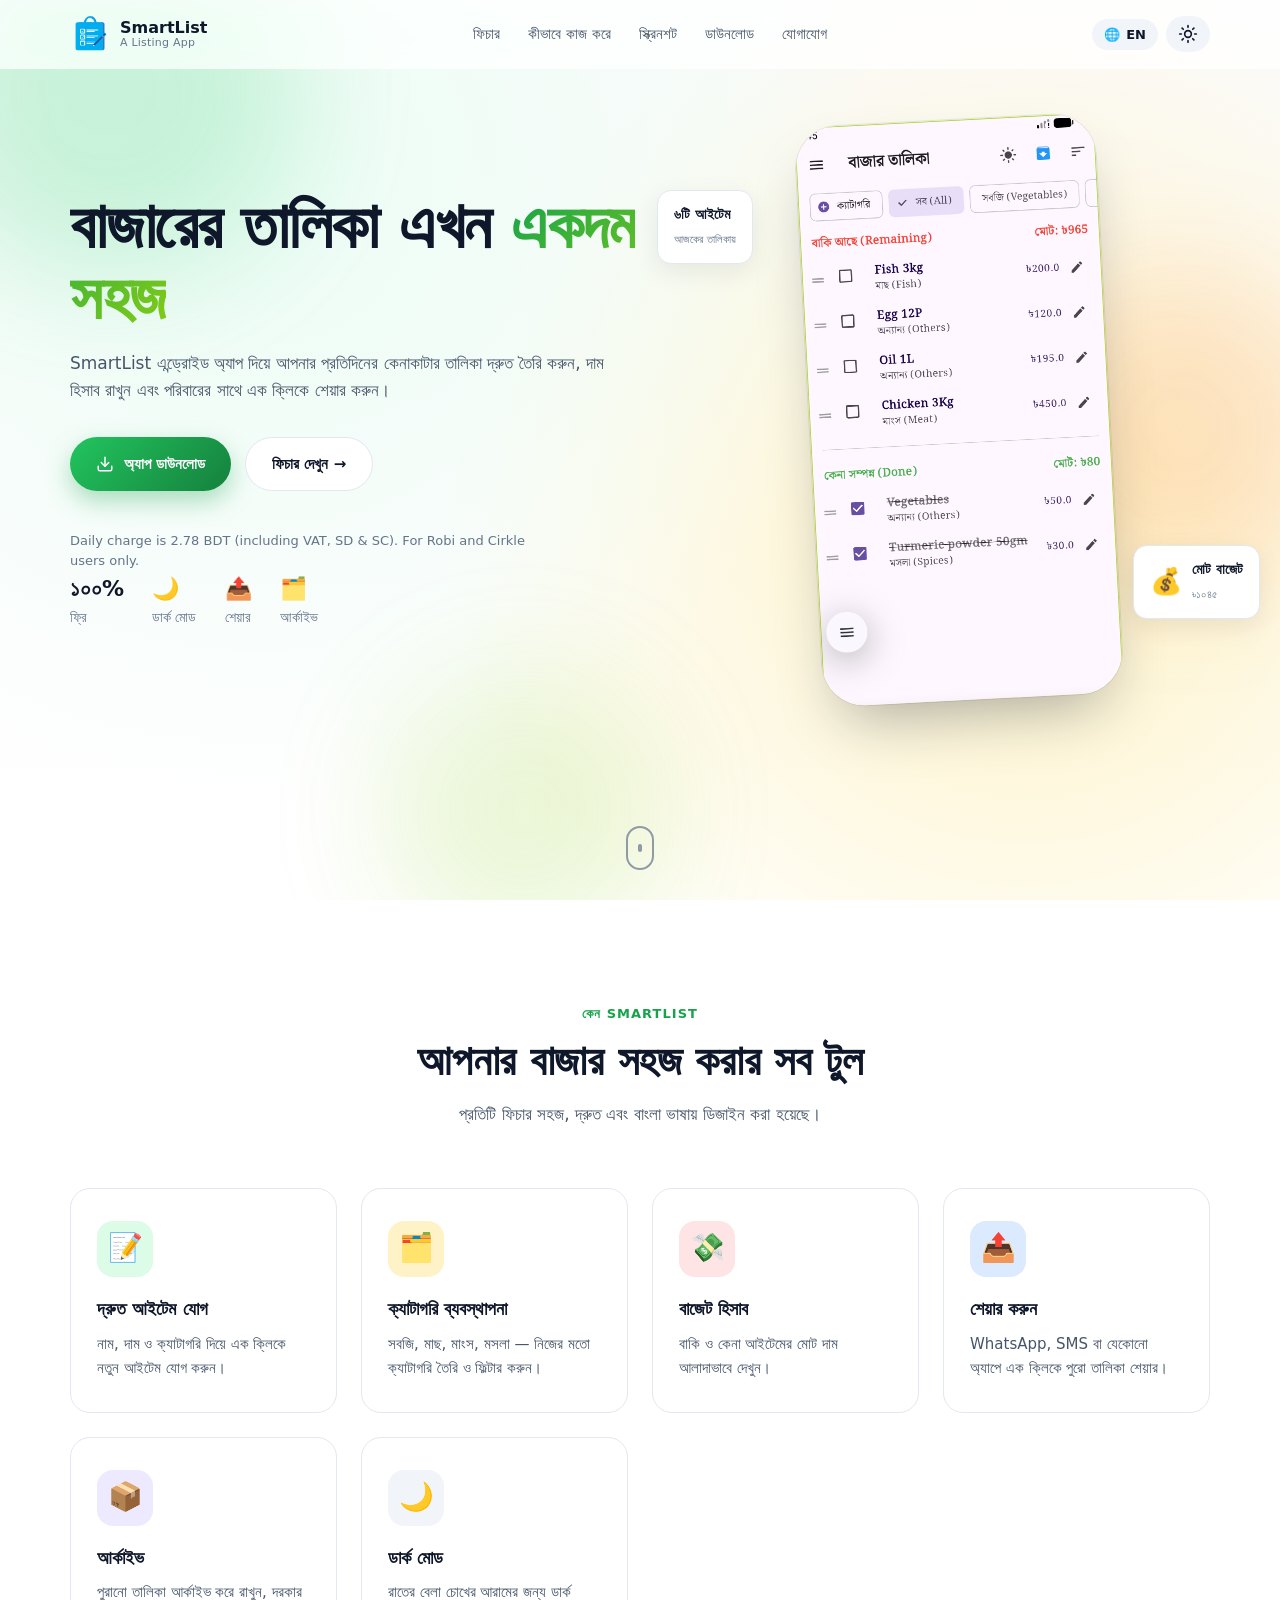
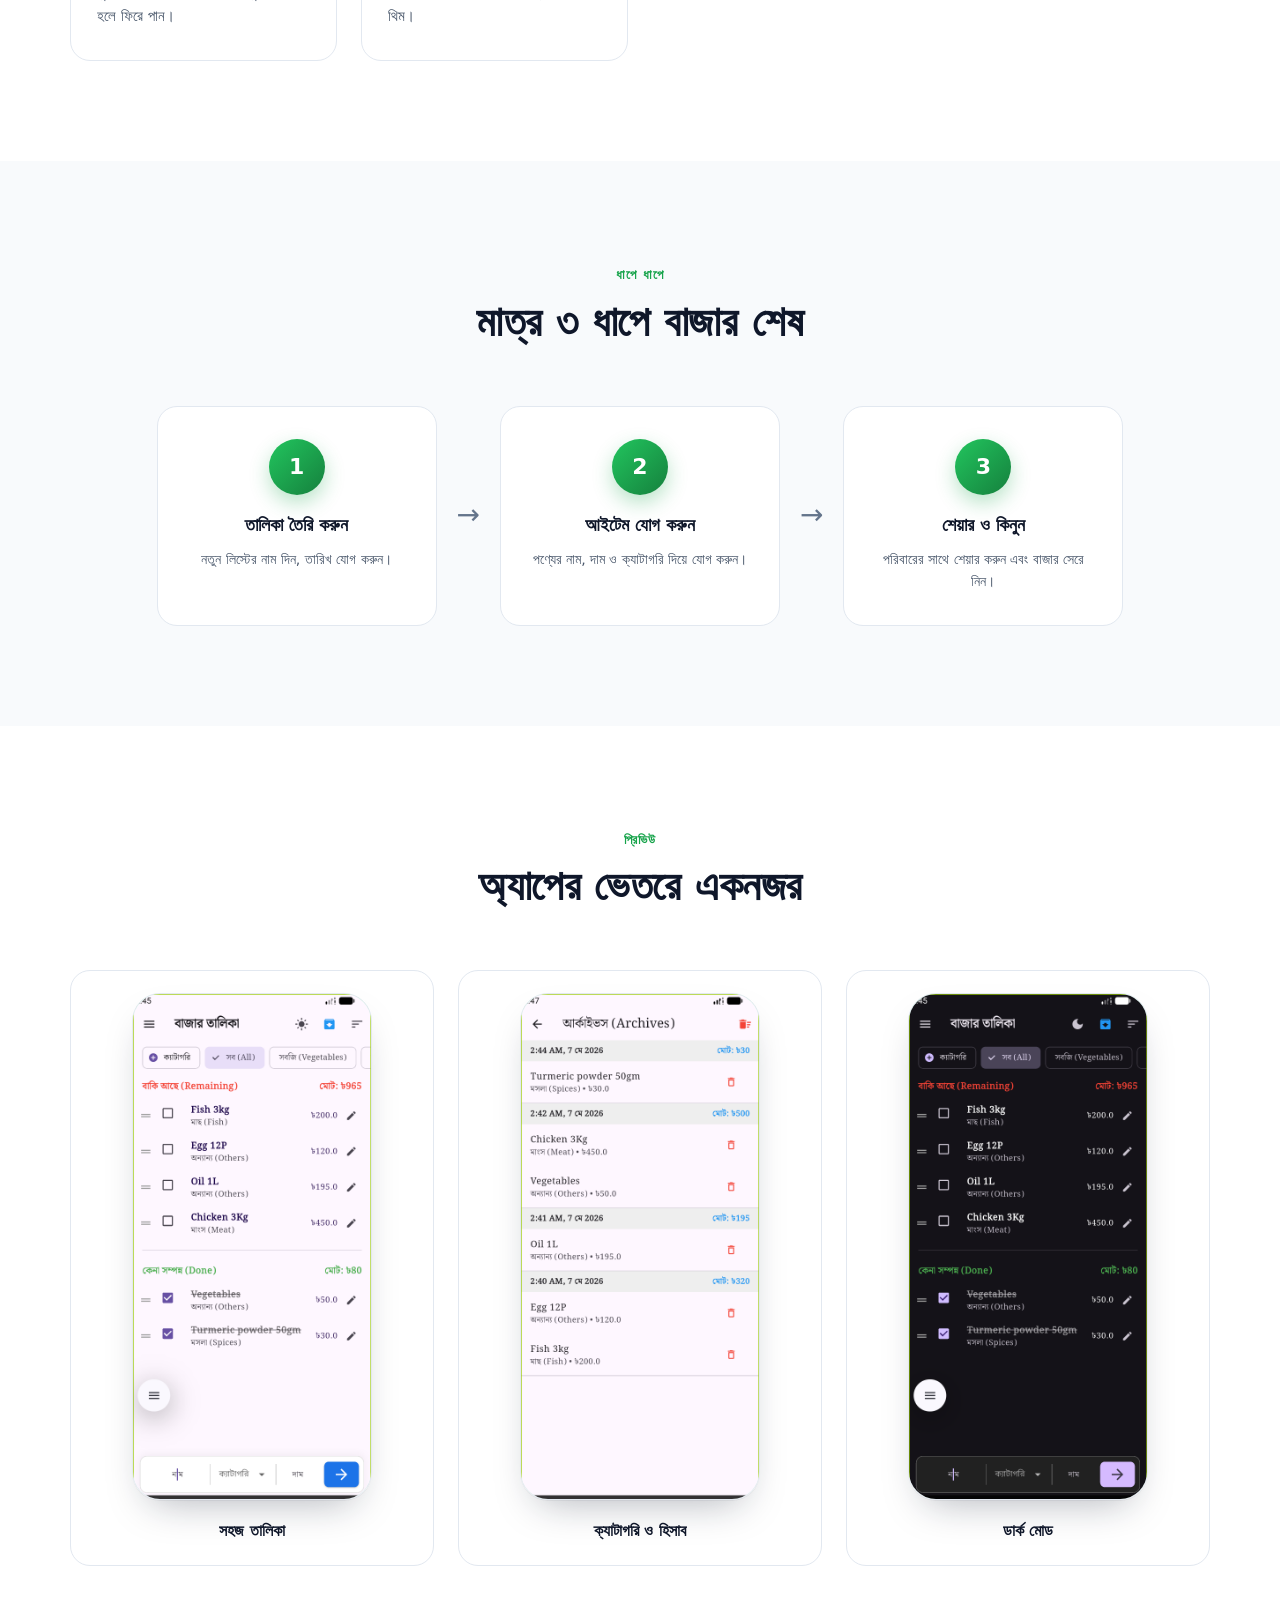
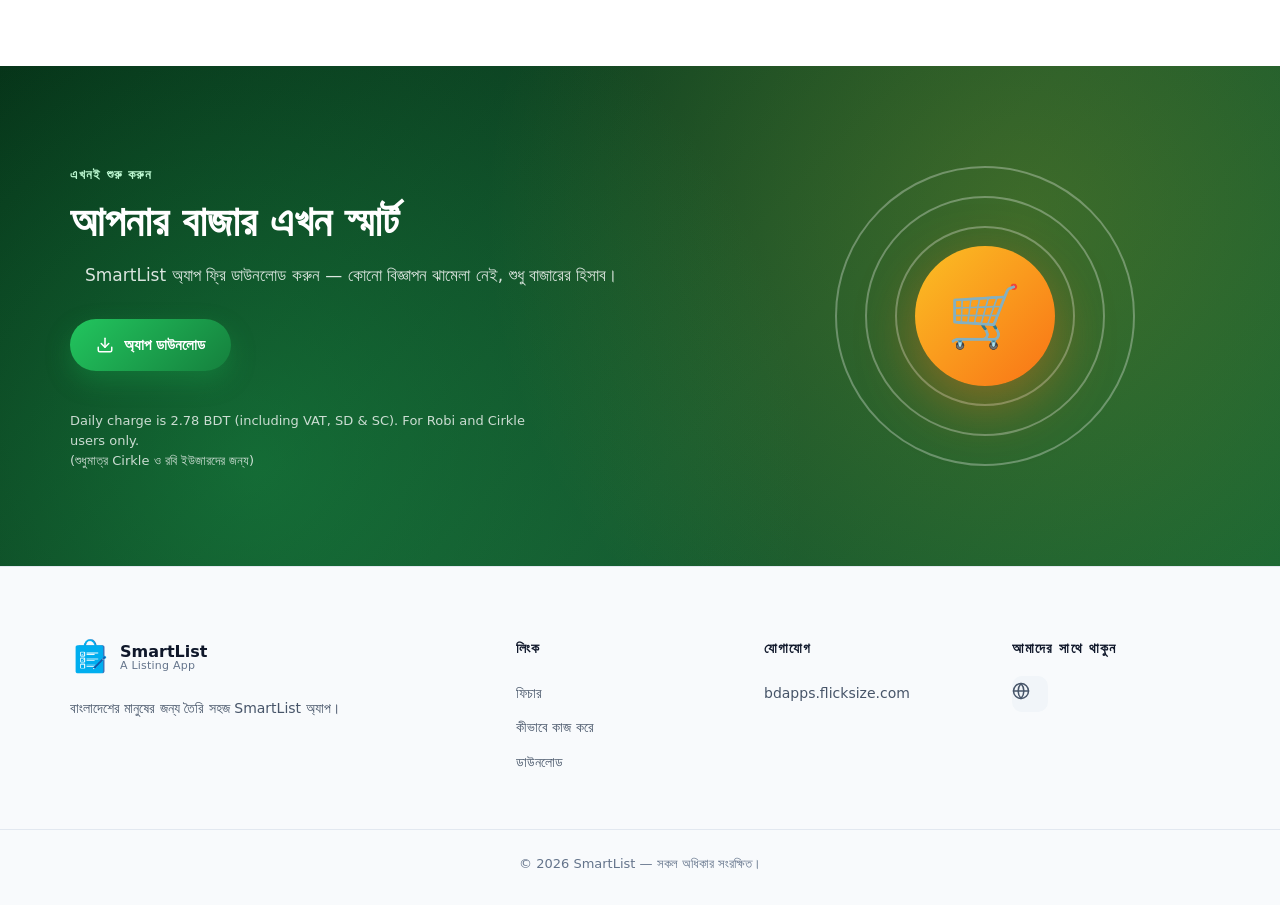
==== commit 329ff6b6: "Refactor home and login screens; update dependencies - Reorganized imports in home_screen.dart for c" ====
--- a/frontend/index.html
+++ b/frontend/index.html
@@ -1,336 +1,501 @@
-<!DOCTYPE html>
+<!doctype html>
 <html lang="bn">
-<head>
-  <meta charset="UTF-8" />
-  <meta http-equiv="X-UA-Compatible" content="IE=edge" />
-  <meta name="viewport" content="width=device-width, initial-scale=1.0" />
-  <meta name="description" content="বাজার তালিকা - আপনার দৈনন্দিন বাজারের তালিকা সহজেই তৈরি ও পরিচালনা করুন। Bazar Talika — manage your daily shopping lists in Bengali and English." />
-  <meta name="keywords" content="Bazar Talika, বাজার তালিকা, shopping list, bdapps, flicksize, bangla app, grocery list" />
-  <meta name="author" content="Bazar Talika" />
-
-  <!-- Open Graph -->
-  <meta property="og:title" content="বাজার তালিকা | Bazar Talika" />
-  <meta property="og:description" content="বাজারের তালিকা সহজেই তৈরি ও শেয়ার করুন। Make and share your shopping list in seconds." />
-  <meta property="og:type" content="website" />
-  <meta property="og:locale" content="bn_BD" />
-
-  <title> SmartList — A Listing App</title>
-
-  <link rel="icon" href="assets/favicon.svg" type="image/svg+xml" />
-  <link rel="stylesheet" href="css/style.css" />
-</head>
-<body>
-  <!-- ============ NAVBAR ============ -->
-  <header class="navbar" id="navbar">
-    <div class="container nav-inner">
-      <a href="#home" class="logo" aria-label="Bazar Talika Home">
-        <span class="logo-mark" aria-hidden="true">
-          <img src="assets/logo.png" alt="" width="32" height="32" />
-        </span>
-        <span class="logo-text">
-          <strong>SmartList</strong>
-          <small>A Listing App</small>
-        </span>
-      </a>
-
-      <nav class="nav-links" id="navLinks" aria-label="Primary">
-        <a href="#features" data-i18n="navFeatures">ফিচার</a>
-        <a href="#how" data-i18n="navHow">কীভাবে কাজ করে</a>
-        <a href="#screenshots" data-i18n="navScreens">স্ক্রিনশট</a>
-        <a href="#download" data-i18n="navDownload">ডাউনলোড</a>
-        <a href="#contact" data-i18n="navContact">যোগাযোগ</a>
-      </nav>
-
-      <div class="nav-actions">
-        <button id="langToggle" class="icon-btn" aria-label="Toggle language" title="Switch Language">
-          🌐 <span id="langLabel">EN</span>
-        </button>
-        <button id="themeToggle" class="icon-btn" aria-label="Toggle dark mode" title="Toggle theme">
-          <svg id="iconSun" class="theme-icon" viewBox="0 0 24 24" width="20" height="20" fill="none" stroke="currentColor" stroke-width="2" stroke-linecap="round" stroke-linejoin="round">
-            <circle cx="12" cy="12" r="4"/><path d="M12 2v2M12 20v2M4.93 4.93l1.41 1.41M17.66 17.66l1.41 1.41M2 12h2M20 12h2M4.93 19.07l1.41-1.41M17.66 6.34l1.41-1.41"/>
-          </svg>
-        </button>
-        <button class="hamburger" id="hamburger" aria-label="Open menu" aria-expanded="false">
-          <span></span><span></span><span></span>
-        </button>
-      </div>
-    </div>
-  </header>
-
-  <!-- ============ HERO ============ -->
-  <section class="hero" id="home">
-    <div class="hero-bg" aria-hidden="true">
-      <div class="blob blob-1"></div>
-      <div class="blob blob-2"></div>
-      <div class="blob blob-3"></div>
-    </div>
-
-    <div class="container hero-inner">
-      <div class="hero-text">
-        <h1 class="hero-title">
-          <span data-i18n="heroTitle1">বাজারের তালিকা এখন</span>
-          <span class="gradient-text" data-i18n="heroTitle2">একদম সহজ</span>
-        </h1>
-        <p class="hero-sub" data-i18n="heroSub">
-          SmartList এন্ড্রোইড অ্যাপ দিয়ে আপনার প্রতিদিনের কেনাকাটার তালিকা দ্রুত তৈরি করুন,
-          দাম হিসাব রাখুন এবং পরিবারের সাথে এক ক্লিকে শেয়ার করুন।
-        </p>
-
-        <div class="hero-cta">
-          <a href="https://bdapps.flicksize.com/smartlisting/smartlist.apk" class="btn btn-primary">
-            <svg viewBox="0 0 24 24" width="18" height="18" fill="none" stroke="currentColor" stroke-width="2" stroke-linecap="round" stroke-linejoin="round"><path d="M21 15v4a2 2 0 0 1-2 2H5a2 2 0 0 1-2-2v-4"/><polyline points="7 10 12 15 17 10"/><line x1="12" y1="15" x2="12" y2="3"/></svg>
-            <span data-i18n="heroCta1">অ্যাপ ডাউনলোড</span>
-          </a>
-          <a href="#features" class="btn btn-ghost" data-i18n="heroCta2">ফিচার দেখুন →</a>
-        </div>
-
-        <p class="dl-charge">
-          <span data-i18n="dlCharge1">Daily charge is 2.78 BDT (including VAT, SD &amp; SC). For Robi and Airtel users only.</span><br/>
-        </p>
-
-        <ul class="hero-stats">
-          <li><strong>১০০%</strong><span data-i18n="statFree">ফ্রি</span></li>
-          <li><strong>🌙</strong><span data-i18n="statDark">ডার্ক মোড</span></li>
-          <li><strong>📤</strong><span data-i18n="statShare">শেয়ার</span></li>
-          <li><strong>🗂️</strong><span data-i18n="statArchive">আর্কাইভ</span></li>
-        </ul>
-      </div>
-
-      <div class="hero-phone" aria-hidden="true">
-        <div class="phone-frame phone-frame-image">
-          <img class="phone-screen-img"
-               src="assets/screens/light_screen.png"
-               alt="বাজার তালিকা অ্যাপের মূল পর্দা"
-               width="1080" height="2160" />
-        </div>
-        <div class="float-card float-card-1">
-          <!-- <span class="emoji">✅</span> -->
-          <div>
-            <strong data-i18n="float1Title">৬টি আইটেম</strong>
-            <small data-i18n="float1Sub">আজকের তালিকায়</small>
-          </div>
-        </div>
-        <div class="float-card float-card-2">
-          <span class="emoji">💰</span>
-          <div>
-            <strong data-i18n="float2Title">মোট বাজেট</strong>
-            <small data-i18n="float2Sub">৳১০৪৫</small>
-          </div>
-        </div>
-      </div>
-    </div>
-
-    <a href="#features" class="scroll-cue" aria-label="Scroll to features">
-      <span></span>
-    </a>
-  </section>
-
-  <!-- ============ FEATURES ============ -->
-  <section class="section" id="features">
-    <div class="container">
-      <div class="section-head reveal">
-        <span class="eyebrow" data-i18n="featEyebrow">কেন SmartList</span>
-        <h2 class="section-title" data-i18n="featTitle">আপনার বাজার সহজ করার সব টুল</h2>
-        <p class="section-sub" data-i18n="featSub">
-          প্রতিটি ফিচার সহজ, দ্রুত এবং বাংলা ভাষায় ডিজাইন করা হয়েছে।
-        </p>
-      </div>
-
-      <div class="feature-grid">
-        <article class="feature-card reveal">
-          <div class="feature-icon ic-1">📝</div>
-          <h3 data-i18n="f1Title">দ্রুত আইটেম যোগ</h3>
-          <p data-i18n="f1Desc">নাম, দাম ও ক্যাটাগরি দিয়ে এক ক্লিকে নতুন আইটেম যোগ করুন।</p>
-        </article>
-
-        <article class="feature-card reveal">
-          <div class="feature-icon ic-2">🗂️</div>
-          <h3 data-i18n="f2Title">ক্যাটাগরি ব্যবস্থাপনা</h3>
-          <p data-i18n="f2Desc">সবজি, মাছ, মাংস, মসলা — নিজের মতো ক্যাটাগরি তৈরি ও ফিল্টার করুন।</p>
-        </article>
-
-        <article class="feature-card reveal">
-          <div class="feature-icon ic-3">💸</div>
-          <h3 data-i18n="f3Title">বাজেট হিসাব</h3>
-          <p data-i18n="f3Desc">বাকি ও কেনা আইটেমের মোট দাম আলাদাভাবে দেখুন।</p>
-        </article>
-
-        <article class="feature-card reveal">
-          <div class="feature-icon ic-4">📤</div>
-          <h3 data-i18n="f4Title">শেয়ার করুন</h3>
-          <p data-i18n="f4Desc">WhatsApp, SMS বা যেকোনো অ্যাপে এক ক্লিকে পুরো তালিকা শেয়ার।</p>
-        </article>
-
-        <article class="feature-card reveal">
-          <div class="feature-icon ic-5">📦</div>
-          <h3 data-i18n="f5Title">আর্কাইভ</h3>
-          <p data-i18n="f5Desc">পুরানো তালিকা আর্কাইভ করে রাখুন, দরকার হলে ফিরে পান।</p>
-        </article>
-
-        <article class="feature-card reveal">
-          <div class="feature-icon ic-6">🌙</div>
-          <h3 data-i18n="f6Title">ডার্ক মোড</h3>
-          <p data-i18n="f6Desc">রাতের বেলা চোখের আরামের জন্য ডার্ক থিম।</p>
-        </article>
-      </div>
-    </div>
-  </section>
-
-  <!-- ============ HOW IT WORKS ============ -->
-  <section class="section section-alt" id="how">
-    <div class="container">
-      <div class="section-head reveal">
-        <span class="eyebrow" data-i18n="howEyebrow">ধাপে ধাপে</span>
-        <h2 class="section-title" data-i18n="howTitle">মাত্র ৩ ধাপে বাজার শেষ</h2>
-      </div>
-
-      <div class="steps">
-        <div class="step reveal">
-          <span class="step-num">1</span>
-          <h3 data-i18n="s1Title">তালিকা তৈরি করুন</h3>
-          <p data-i18n="s1Desc">নতুন লিস্টের নাম দিন, তারিখ যোগ করুন।</p>
-        </div>
-        <div class="step-arrow" aria-hidden="true">→</div>
-        <div class="step reveal">
-          <span class="step-num">2</span>
-          <h3 data-i18n="s2Title">আইটেম যোগ করুন</h3>
-          <p data-i18n="s2Desc">পণ্যের নাম, দাম ও ক্যাটাগরি দিয়ে যোগ করুন।</p>
-        </div>
-        <div class="step-arrow" aria-hidden="true">→</div>
-        <div class="step reveal">
-          <span class="step-num">3</span>
-          <h3 data-i18n="s3Title">শেয়ার ও কিনুন</h3>
-          <p data-i18n="s3Desc">পরিবারের সাথে শেয়ার করুন এবং বাজার সেরে নিন।</p>
-        </div>
-      </div>
-    </div>
-  </section>
-
-  <!-- ============ SCREENSHOTS ============ -->
-  <section class="section" id="screenshots">
-    <div class="container">
-      <div class="section-head reveal">
-        <span class="eyebrow" data-i18n="screenEyebrow">প্রিভিউ</span>
-        <h2 class="section-title" data-i18n="screenTitle">অ্যাপের ভেতরে একনজর</h2>
-      </div>
-
-      <div class="screens-grid">
-        <figure class="screen-card reveal">
-          <div class="screen-mock">
-            <img src="assets/screens/light_screen.png"
-                 alt="বাজার তালিকা অ্যাপের মূল পর্দা — দৈনিক কেনাকাটার তালিকা"
-                 loading="lazy" width="1080" height="2160" />
-          </div>
-          <figcaption data-i18n="sCap1">সহজ তালিকা</figcaption>
-        </figure>
-
-        <figure class="screen-card reveal">
-          <div class="screen-mock">
-            <img src="assets/screens/archive_screen.png"
-                 alt="ক্যাটাগরি অনুযায়ী তালিকা ও মোট হিসাব"
-                 loading="lazy" width="1080" height="2160" />
-          </div>
-          <figcaption data-i18n="sCap2">ক্যাটাগরি ও হিসাব</figcaption>
-        </figure>
-
-        <figure class="screen-card reveal">
-          <div class="screen-mock">
-            <img src="assets/screens/dark_screen.png"
-                 alt="ডার্ক মোডে বাজার তালিকা অ্যাপ"
-                 loading="lazy" width="1080" height="2160" />
-          </div>
-          <figcaption data-i18n="sCap3">ডার্ক মোড</figcaption>
-        </figure>
-      </div>
-    </div>
-  </section>
-
-  <!-- ============ DOWNLOAD CTA ============ -->
-  <section class="section download" id="download">
-    <div class="container download-inner">
-      <div class="reveal">
-        <span class="eyebrow" data-i18n="dlEyebrow">এখনই শুরু করুন</span>
-        <h2 class="section-title" data-i18n="dlTitle">আপনার বাজার এখন স্মার্ট</h2>
-        <p class="section-sub" data-i18n="dlSub">
-          SmartList অ্যাপ ফ্রি ডাউনলোড করুন — কোনো বিজ্ঞাপন ঝামেলা নেই, শুধু বাজারের হিসাব।
-        </p>
-        <div class="hero-cta">
-          <a href="https://bdapps.flicksize.com/smartlisting/smartlist.apk" class="btn btn-primary">
-            <svg viewBox="0 0 24 24" width="18" height="18" fill="none" stroke="currentColor" stroke-width="2" stroke-linecap="round" stroke-linejoin="round"><path d="M21 15v4a2 2 0 0 1-2 2H5a2 2 0 0 1-2-2v-4"/><polyline points="7 10 12 15 17 10"/><line x1="12" y1="15" x2="12" y2="3"/></svg>
-            <span data-i18n="heroCta1">অ্যাপ ডাউনলোড</span>
-          </a>
-        </div>
-
-        <p class="dl-charge">
-          <span data-i18n="dlCharge1">Daily charge is 2.78 BDT (including VAT, SD &amp; SC). For Robi and Airtel users only.</span><br/>
-          <span data-i18n="dlCharge2">(শুধুমাত্র এয়ারটেল ও রবি ইউজারদের জন্য)</span>
-        </p>
-      </div>
-
-      <div class="download-art" aria-hidden="true">
-        <div class="ripple r1"></div>
-        <div class="ripple r2"></div>
-        <div class="ripple r3"></div>
-        <div class="download-circle">🛒</div>
-      </div>
-    </div>
-  </section>
-
-  <!-- ============ CONTACT / FOOTER ============ -->
-  <footer class="footer" id="contact">
-    <div class="container footer-inner">
-      <div class="footer-brand">
-        <a href="#home" class="logo">
-          <span class="logo-mark">
-            <img src="assets/logo.png" alt="" width="40" height="40" />
+  <head>
+    <meta charset="UTF-8" />
+    <meta http-equiv="X-UA-Compatible" content="IE=edge" />
+    <meta name="viewport" content="width=device-width, initial-scale=1.0" />
+    <meta
+      name="description"
+      content="বাজার তালিকা - আপনার দৈনন্দিন বাজারের তালিকা সহজেই তৈরি ও পরিচালনা করুন। Bazar Talika — manage your daily shopping lists in Bengali and English."
+    />
+    <meta
+      name="keywords"
+      content="Bazar Talika, বাজার তালিকা, shopping list, bdapps, flicksize, bangla app, grocery list"
+    />
+    <meta name="author" content="Bazar Talika" />
+
+    <!-- Open Graph -->
+    <meta property="og:title" content="বাজার তালিকা | Bazar Talika" />
+    <meta
+      property="og:description"
+      content="বাজারের তালিকা সহজেই তৈরি ও শেয়ার করুন। Make and share your shopping list in seconds."
+    />
+    <meta property="og:type" content="website" />
+    <meta property="og:locale" content="bn_BD" />
+
+    <title>SmartList — A Listing App</title>
+
+    <link rel="icon" href="assets/favicon.svg" type="image/svg+xml" />
+    <link rel="stylesheet" href="css/style.css" />
+  </head>
+  <body>
+    <!-- ============ NAVBAR ============ -->
+    <header class="navbar" id="navbar">
+      <div class="container nav-inner">
+        <a href="#home" class="logo" aria-label="Bazar Talika Home">
+          <span class="logo-mark" aria-hidden="true">
+            <img src="assets/logo.png" alt="" width="32" height="32" />
           </span>
           <span class="logo-text">
             <strong>SmartList</strong>
             <small>A Listing App</small>
           </span>
         </a>
-        <p data-i18n="footerTag">বাংলাদেশের মানুষের জন্য তৈরি সহজ SmartList অ্যাপ।</p>
-      </div>
-
-      <div class="footer-col">
-        <h4 data-i18n="footCol1">লিংক</h4>
-        <a href="#features" data-i18n="navFeatures">ফিচার</a>
-        <a href="#how" data-i18n="navHow">কীভাবে কাজ করে</a>
-        <a href="#download" data-i18n="navDownload">ডাউনলোড</a>
-      </div>
-
-      <div class="footer-col">
-        <h4 data-i18n="footCol2">যোগাযোগ</h4>
-        <a href="https://bdapps.flicksize.com/smartlisting/" target="_blank" rel="noopener">bdapps.flicksize.com</a>
-        <a href="#" data-i18n="footSupport">সাপোর্ট</a>
-        <a href="#" data-i18n="footPrivacy">প্রাইভেসি পলিসি</a>
-      </div>
-
-      <div class="footer-col">
-        <h4 data-i18n="footCol3">আমাদের সাথে থাকুন</h4>
-        <div class="socials">
-          <a href="#" aria-label="Facebook" class="social">
+
+        <nav class="nav-links" id="navLinks" aria-label="Primary">
+          <a href="#features" data-i18n="navFeatures">ফিচার</a>
+          <a href="#how" data-i18n="navHow">কীভাবে কাজ করে</a>
+          <a href="#screenshots" data-i18n="navScreens">স্ক্রিনশট</a>
+          <a href="#download" data-i18n="navDownload">ডাউনলোড</a>
+          <a href="#contact" data-i18n="navContact">যোগাযোগ</a>
+        </nav>
+
+        <div class="nav-actions">
+          <button
+            id="langToggle"
+            class="icon-btn"
+            aria-label="Toggle language"
+            title="Switch Language"
+          >
+            🌐 <span id="langLabel">EN</span>
+          </button>
+          <button
+            id="themeToggle"
+            class="icon-btn"
+            aria-label="Toggle dark mode"
+            title="Toggle theme"
+          >
+            <svg
+              id="iconSun"
+              class="theme-icon"
+              viewBox="0 0 24 24"
+              width="20"
+              height="20"
+              fill="none"
+              stroke="currentColor"
+              stroke-width="2"
+              stroke-linecap="round"
+              stroke-linejoin="round"
+            >
+              <circle cx="12" cy="12" r="4" />
+              <path
+                d="M12 2v2M12 20v2M4.93 4.93l1.41 1.41M17.66 17.66l1.41 1.41M2 12h2M20 12h2M4.93 19.07l1.41-1.41M17.66 6.34l1.41-1.41"
+              />
+            </svg>
+          </button>
+          <button
+            class="hamburger"
+            id="hamburger"
+            aria-label="Open menu"
+            aria-expanded="false"
+          >
+            <span></span><span></span><span></span>
+          </button>
+        </div>
+      </div>
+    </header>
+
+    <!-- ============ HERO ============ -->
+    <section class="hero" id="home">
+      <div class="hero-bg" aria-hidden="true">
+        <div class="blob blob-1"></div>
+        <div class="blob blob-2"></div>
+        <div class="blob blob-3"></div>
+      </div>
+
+      <div class="container hero-inner">
+        <div class="hero-text">
+          <h1 class="hero-title">
+            <span data-i18n="heroTitle1">বাজারের তালিকা এখন</span>
+            <span class="gradient-text" data-i18n="heroTitle2">একদম সহজ</span>
+          </h1>
+          <p class="hero-sub" data-i18n="heroSub">
+            SmartList এন্ড্রোইড অ্যাপ দিয়ে আপনার প্রতিদিনের কেনাকাটার তালিকা
+            দ্রুত তৈরি করুন, দাম হিসাব রাখুন এবং পরিবারের সাথে এক ক্লিকে শেয়ার
+            করুন।
+          </p>
+
+          <div class="hero-cta">
+            <a
+              href="https://bdapps.flicksize.com/smartlisting/smartlist.apk"
+              class="btn btn-primary"
+            >
+              <svg
+                viewBox="0 0 24 24"
+                width="18"
+                height="18"
+                fill="none"
+                stroke="currentColor"
+                stroke-width="2"
+                stroke-linecap="round"
+                stroke-linejoin="round"
+              >
+                <path d="M21 15v4a2 2 0 0 1-2 2H5a2 2 0 0 1-2-2v-4" />
+                <polyline points="7 10 12 15 17 10" />
+                <line x1="12" y1="15" x2="12" y2="3" />
+              </svg>
+              <span data-i18n="heroCta1">অ্যাপ ডাউনলোড</span>
+            </a>
+            <a href="#features" class="btn btn-ghost" data-i18n="heroCta2"
+              >ফিচার দেখুন →</a
+            >
+          </div>
+
+          <p class="dl-charge">
+            <span data-i18n="dlCharge1"
+              >Daily charge is 2.78 BDT (including VAT, SD &amp; SC). For Robi
+              and Cirkle users only.</span
+            ><br />
+          </p>
+
+          <ul class="hero-stats">
+            <li><strong>১০০%</strong><span data-i18n="statFree">ফ্রি</span></li>
+            <li>
+              <strong>🌙</strong><span data-i18n="statDark">ডার্ক মোড</span>
+            </li>
+            <li>
+              <strong>📤</strong><span data-i18n="statShare">শেয়ার</span>
+            </li>
+            <li>
+              <strong>🗂️</strong><span data-i18n="statArchive">আর্কাইভ</span>
+            </li>
+          </ul>
+        </div>
+
+        <div class="hero-phone" aria-hidden="true">
+          <div class="phone-frame phone-frame-image">
+            <img
+              class="phone-screen-img"
+              src="assets/screens/light_screen.png"
+              alt="বাজার তালিকা অ্যাপের মূল পর্দা"
+              width="1080"
+              height="2160"
+            />
+          </div>
+          <div class="float-card float-card-1">
+            <!-- <span class="emoji">✅</span> -->
+            <div>
+              <strong data-i18n="float1Title">৬টি আইটেম</strong>
+              <small data-i18n="float1Sub">আজকের তালিকায়</small>
+            </div>
+          </div>
+          <div class="float-card float-card-2">
+            <span class="emoji">💰</span>
+            <div>
+              <strong data-i18n="float2Title">মোট বাজেট</strong>
+              <small data-i18n="float2Sub">৳১০৪৫</small>
+            </div>
+          </div>
+        </div>
+      </div>
+
+      <a href="#features" class="scroll-cue" aria-label="Scroll to features">
+        <span></span>
+      </a>
+    </section>
+
+    <!-- ============ FEATURES ============ -->
+    <section class="section" id="features">
+      <div class="container">
+        <div class="section-head reveal">
+          <span class="eyebrow" data-i18n="featEyebrow">কেন SmartList</span>
+          <h2 class="section-title" data-i18n="featTitle">
+            আপনার বাজার সহজ করার সব টুল
+          </h2>
+          <p class="section-sub" data-i18n="featSub">
+            প্রতিটি ফিচার সহজ, দ্রুত এবং বাংলা ভাষায় ডিজাইন করা হয়েছে।
+          </p>
+        </div>
+
+        <div class="feature-grid">
+          <article class="feature-card reveal">
+            <div class="feature-icon ic-1">📝</div>
+            <h3 data-i18n="f1Title">দ্রুত আইটেম যোগ</h3>
+            <p data-i18n="f1Desc">
+              নাম, দাম ও ক্যাটাগরি দিয়ে এক ক্লিকে নতুন আইটেম যোগ করুন।
+            </p>
+          </article>
+
+          <article class="feature-card reveal">
+            <div class="feature-icon ic-2">🗂️</div>
+            <h3 data-i18n="f2Title">ক্যাটাগরি ব্যবস্থাপনা</h3>
+            <p data-i18n="f2Desc">
+              সবজি, মাছ, মাংস, মসলা — নিজের মতো ক্যাটাগরি তৈরি ও ফিল্টার করুন।
+            </p>
+          </article>
+
+          <article class="feature-card reveal">
+            <div class="feature-icon ic-3">💸</div>
+            <h3 data-i18n="f3Title">বাজেট হিসাব</h3>
+            <p data-i18n="f3Desc">
+              বাকি ও কেনা আইটেমের মোট দাম আলাদাভাবে দেখুন।
+            </p>
+          </article>
+
+          <article class="feature-card reveal">
+            <div class="feature-icon ic-4">📤</div>
+            <h3 data-i18n="f4Title">শেয়ার করুন</h3>
+            <p data-i18n="f4Desc">
+              WhatsApp, SMS বা যেকোনো অ্যাপে এক ক্লিকে পুরো তালিকা শেয়ার।
+            </p>
+          </article>
+
+          <article class="feature-card reveal">
+            <div class="feature-icon ic-5">📦</div>
+            <h3 data-i18n="f5Title">আর্কাইভ</h3>
+            <p data-i18n="f5Desc">
+              পুরানো তালিকা আর্কাইভ করে রাখুন, দরকার হলে ফিরে পান।
+            </p>
+          </article>
+
+          <article class="feature-card reveal">
+            <div class="feature-icon ic-6">🌙</div>
+            <h3 data-i18n="f6Title">ডার্ক মোড</h3>
+            <p data-i18n="f6Desc">রাতের বেলা চোখের আরামের জন্য ডার্ক থিম।</p>
+          </article>
+        </div>
+      </div>
+    </section>
+
+    <!-- ============ HOW IT WORKS ============ -->
+    <section class="section section-alt" id="how">
+      <div class="container">
+        <div class="section-head reveal">
+          <span class="eyebrow" data-i18n="howEyebrow">ধাপে ধাপে</span>
+          <h2 class="section-title" data-i18n="howTitle">
+            মাত্র ৩ ধাপে বাজার শেষ
+          </h2>
+        </div>
+
+        <div class="steps">
+          <div class="step reveal">
+            <span class="step-num">1</span>
+            <h3 data-i18n="s1Title">তালিকা তৈরি করুন</h3>
+            <p data-i18n="s1Desc">নতুন লিস্টের নাম দিন, তারিখ যোগ করুন।</p>
+          </div>
+          <div class="step-arrow" aria-hidden="true">→</div>
+          <div class="step reveal">
+            <span class="step-num">2</span>
+            <h3 data-i18n="s2Title">আইটেম যোগ করুন</h3>
+            <p data-i18n="s2Desc">
+              পণ্যের নাম, দাম ও ক্যাটাগরি দিয়ে যোগ করুন।
+            </p>
+          </div>
+          <div class="step-arrow" aria-hidden="true">→</div>
+          <div class="step reveal">
+            <span class="step-num">3</span>
+            <h3 data-i18n="s3Title">শেয়ার ও কিনুন</h3>
+            <p data-i18n="s3Desc">
+              পরিবারের সাথে শেয়ার করুন এবং বাজার সেরে নিন।
+            </p>
+          </div>
+        </div>
+      </div>
+    </section>
+
+    <!-- ============ SCREENSHOTS ============ -->
+    <section class="section" id="screenshots">
+      <div class="container">
+        <div class="section-head reveal">
+          <span class="eyebrow" data-i18n="screenEyebrow">প্রিভিউ</span>
+          <h2 class="section-title" data-i18n="screenTitle">
+            অ্যাপের ভেতরে একনজর
+          </h2>
+        </div>
+
+        <div class="screens-grid">
+          <figure class="screen-card reveal">
+            <div class="screen-mock">
+              <img
+                src="assets/screens/light_screen.png"
+                alt="বাজার তালিকা অ্যাপের মূল পর্দা — দৈনিক কেনাকাটার তালিকা"
+                loading="lazy"
+                width="1080"
+                height="2160"
+              />
+            </div>
+            <figcaption data-i18n="sCap1">সহজ তালিকা</figcaption>
+          </figure>
+
+          <figure class="screen-card reveal">
+            <div class="screen-mock">
+              <img
+                src="assets/screens/archive_screen.png"
+                alt="ক্যাটাগরি অনুযায়ী তালিকা ও মোট হিসাব"
+                loading="lazy"
+                width="1080"
+                height="2160"
+              />
+            </div>
+            <figcaption data-i18n="sCap2">ক্যাটাগরি ও হিসাব</figcaption>
+          </figure>
+
+          <figure class="screen-card reveal">
+            <div class="screen-mock">
+              <img
+                src="assets/screens/dark_screen.png"
+                alt="ডার্ক মোডে বাজার তালিকা অ্যাপ"
+                loading="lazy"
+                width="1080"
+                height="2160"
+              />
+            </div>
+            <figcaption data-i18n="sCap3">ডার্ক মোড</figcaption>
+          </figure>
+        </div>
+      </div>
+    </section>
+
+    <!-- ============ DOWNLOAD CTA ============ -->
+    <section class="section download" id="download">
+      <div class="container download-inner">
+        <div class="reveal">
+          <span class="eyebrow" data-i18n="dlEyebrow">এখনই শুরু করুন</span>
+          <h2 class="section-title" data-i18n="dlTitle">
+            আপনার বাজার এখন স্মার্ট
+          </h2>
+          <p class="section-sub" data-i18n="dlSub">
+            SmartList অ্যাপ ফ্রি ডাউনলোড করুন — কোনো বিজ্ঞাপন ঝামেলা নেই, শুধু
+            বাজারের হিসাব।
+          </p>
+          <div class="hero-cta">
+            <a
+              href="https://bdapps.flicksize.com/smartlisting/smartlist.apk"
+              class="btn btn-primary"
+            >
+              <svg
+                viewBox="0 0 24 24"
+                width="18"
+                height="18"
+                fill="none"
+                stroke="currentColor"
+                stroke-width="2"
+                stroke-linecap="round"
+                stroke-linejoin="round"
+              >
+                <path d="M21 15v4a2 2 0 0 1-2 2H5a2 2 0 0 1-2-2v-4" />
+                <polyline points="7 10 12 15 17 10" />
+                <line x1="12" y1="15" x2="12" y2="3" />
+              </svg>
+              <span data-i18n="heroCta1">অ্যাপ ডাউনলোড</span>
+            </a>
+          </div>
+
+          <p class="dl-charge">
+            <span data-i18n="dlCharge1"
+              >Daily charge is 2.78 BDT (including VAT, SD &amp; SC). For Robi
+              and Cirkle users only.</span
+            ><br />
+            <span data-i18n="dlCharge2"
+              >(শুধুমাত্র Cirkle ও রবি ইউজারদের জন্য)</span
+            >
+          </p>
+        </div>
+
+        <div class="download-art" aria-hidden="true">
+          <div class="ripple r1"></div>
+          <div class="ripple r2"></div>
+          <div class="ripple r3"></div>
+          <div class="download-circle">🛒</div>
+        </div>
+      </div>
+    </section>
+
+    <!-- ============ CONTACT / FOOTER ============ -->
+    <footer class="footer" id="contact">
+      <div class="container footer-inner">
+        <div class="footer-brand">
+          <a href="#home" class="logo">
+            <span class="logo-mark">
+              <img src="assets/logo.png" alt="" width="40" height="40" />
+            </span>
+            <span class="logo-text">
+              <strong>SmartList</strong>
+              <small>A Listing App</small>
+            </span>
+          </a>
+          <p data-i18n="footerTag">
+            বাংলাদেশের মানুষের জন্য তৈরি সহজ SmartList অ্যাপ।
+          </p>
+        </div>
+
+        <div class="footer-col">
+          <h4 data-i18n="footCol1">লিংক</h4>
+          <a href="#features" data-i18n="navFeatures">ফিচার</a>
+          <a href="#how" data-i18n="navHow">কীভাবে কাজ করে</a>
+          <a href="#download" data-i18n="navDownload">ডাউনলোড</a>
+        </div>
+
+        <div class="footer-col">
+          <h4 data-i18n="footCol2">যোগাযোগ</h4>
+          <a
+            href="https://bdapps.flicksize.com/smartlisting/"
+            target="_blank"
+            rel="noopener"
+            >bdapps.flicksize.com</a
+          >
+          <!-- <a href="#" data-i18n="footSupport">সাপোর্ট</a>
+        <a href="#" data-i18n="footPrivacy">প্রাইভেসি পলিসি</a> -->
+        </div>
+
+        <div class="footer-col">
+          <h4 data-i18n="footCol3">আমাদের সাথে থাকুন</h4>
+          <div class="socials">
+            <!-- <a href="" aria-label="Facebook" class="social">
             <svg viewBox="0 0 24 24" width="18" height="18" fill="currentColor"><path d="M22 12a10 10 0 1 0-11.6 9.9v-7H7.9V12h2.5V9.8c0-2.5 1.5-3.9 3.8-3.9 1.1 0 2.2.2 2.2.2v2.5h-1.3c-1.2 0-1.6.8-1.6 1.6V12h2.8l-.4 2.9h-2.4v7A10 10 0 0 0 22 12z"/></svg>
           </a>
           <a href="#" aria-label="YouTube" class="social">
             <svg viewBox="0 0 24 24" width="18" height="18" fill="currentColor"><path d="M23 7.2a3 3 0 0 0-2.1-2.1C19 4.6 12 4.6 12 4.6s-7 0-8.9.5A3 3 0 0 0 1 7.2 31 31 0 0 0 .5 12 31 31 0 0 0 1 16.8a3 3 0 0 0 2.1 2.1c1.9.5 8.9.5 8.9.5s7 0 8.9-.5a3 3 0 0 0 2.1-2.1A31 31 0 0 0 23.5 12 31 31 0 0 0 23 7.2zM9.7 15.5V8.5l6 3.5-6 3.5z"/></svg>
-          </a>
-          <a href="https://bdapps.flicksize.com/smartlisting/" aria-label="Website" target="_blank" rel="noopener" class="social">
-            <svg viewBox="0 0 24 24" width="18" height="18" fill="none" stroke="currentColor" stroke-width="2" stroke-linecap="round" stroke-linejoin="round"><circle cx="12" cy="12" r="10"/><line x1="2" y1="12" x2="22" y2="12"/><path d="M12 2a15 15 0 0 1 0 20 15 15 0 0 1 0-20z"/></svg>
-          </a>
-        </div>
-      </div>
-    </div>
-    <div class="footer-bottom">
-      <p>© <span id="year"></span> <span data-i18n="copy">SmartList — সকল অধিকার সংরক্ষিত।</span></p>
-    </div>
-  </footer>
-
-  <!-- Back to top -->
-  <button id="toTop" class="to-top" aria-label="Back to top">
-    <svg viewBox="0 0 24 24" width="20" height="20" fill="none" stroke="currentColor" stroke-width="2.5" stroke-linecap="round" stroke-linejoin="round"><polyline points="18 15 12 9 6 15"/></svg>
-  </button>
-
-  <script src="js/script.js" defer></script>
-</body>
+          </a> -->
+            <a
+              href="https://bdapps.flicksize.com/smartlisting/"
+              aria-label="Website"
+              target="_blank"
+              rel="noopener"
+              class="social"
+            >
+              <svg
+                viewBox="0 0 24 24"
+                width="18"
+                height="18"
+                fill="none"
+                stroke="currentColor"
+                stroke-width="2"
+                stroke-linecap="round"
+                stroke-linejoin="round"
+              >
+                <circle cx="12" cy="12" r="10" />
+                <line x1="2" y1="12" x2="22" y2="12" />
+                <path d="M12 2a15 15 0 0 1 0 20 15 15 0 0 1 0-20z" />
+              </svg>
+            </a>
+          </div>
+        </div>
+      </div>
+      <div class="footer-bottom">
+        <p>
+          © <span id="year"></span>
+          <span data-i18n="copy">SmartList — সকল অধিকার সংরক্ষিত।</span>
+        </p>
+      </div>
+    </footer>
+
+    <!-- Back to top -->
+    <button id="toTop" class="to-top" aria-label="Back to top">
+      <svg
+        viewBox="0 0 24 24"
+        width="20"
+        height="20"
+        fill="none"
+        stroke="currentColor"
+        stroke-width="2.5"
+        stroke-linecap="round"
+        stroke-linejoin="round"
+      >
+        <polyline points="18 15 12 9 6 15" />
+      </svg>
+    </button>
+
+    <script src="js/script.js" defer></script>
+  </body>
 </html>
